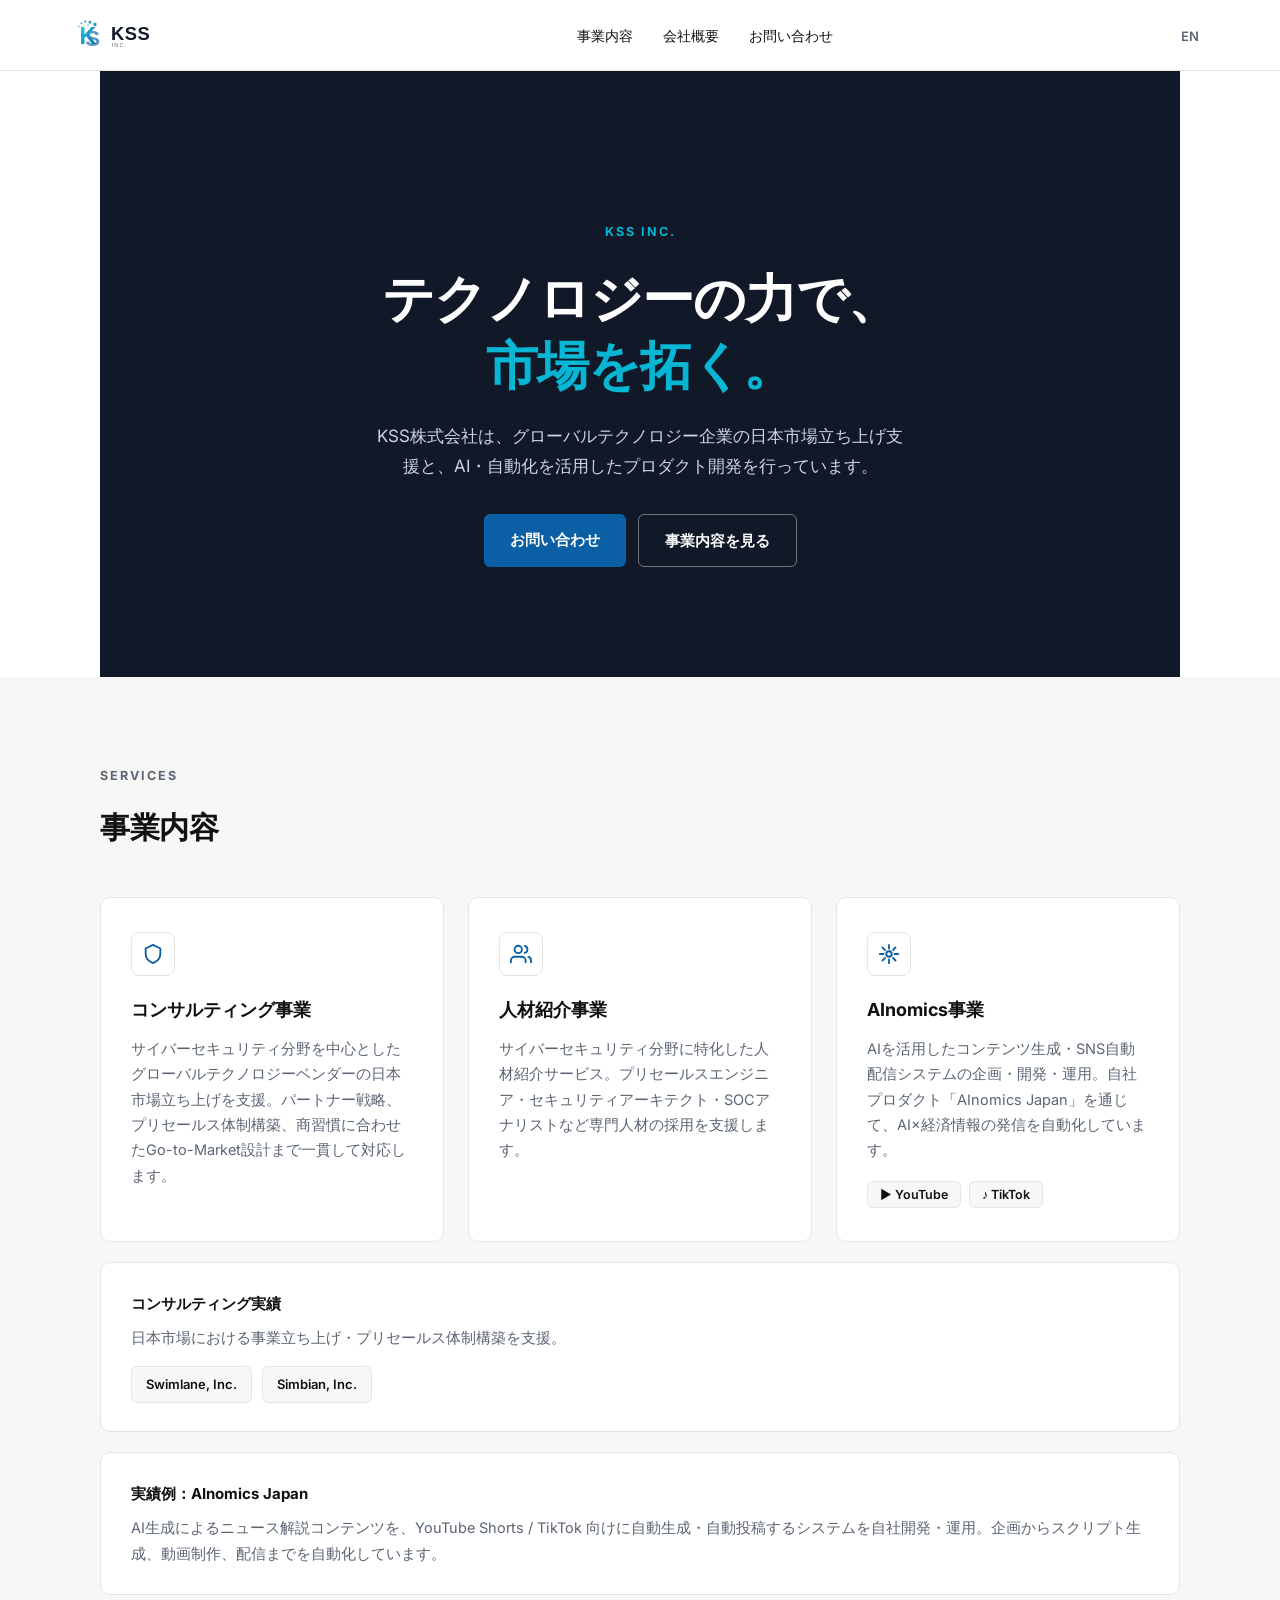
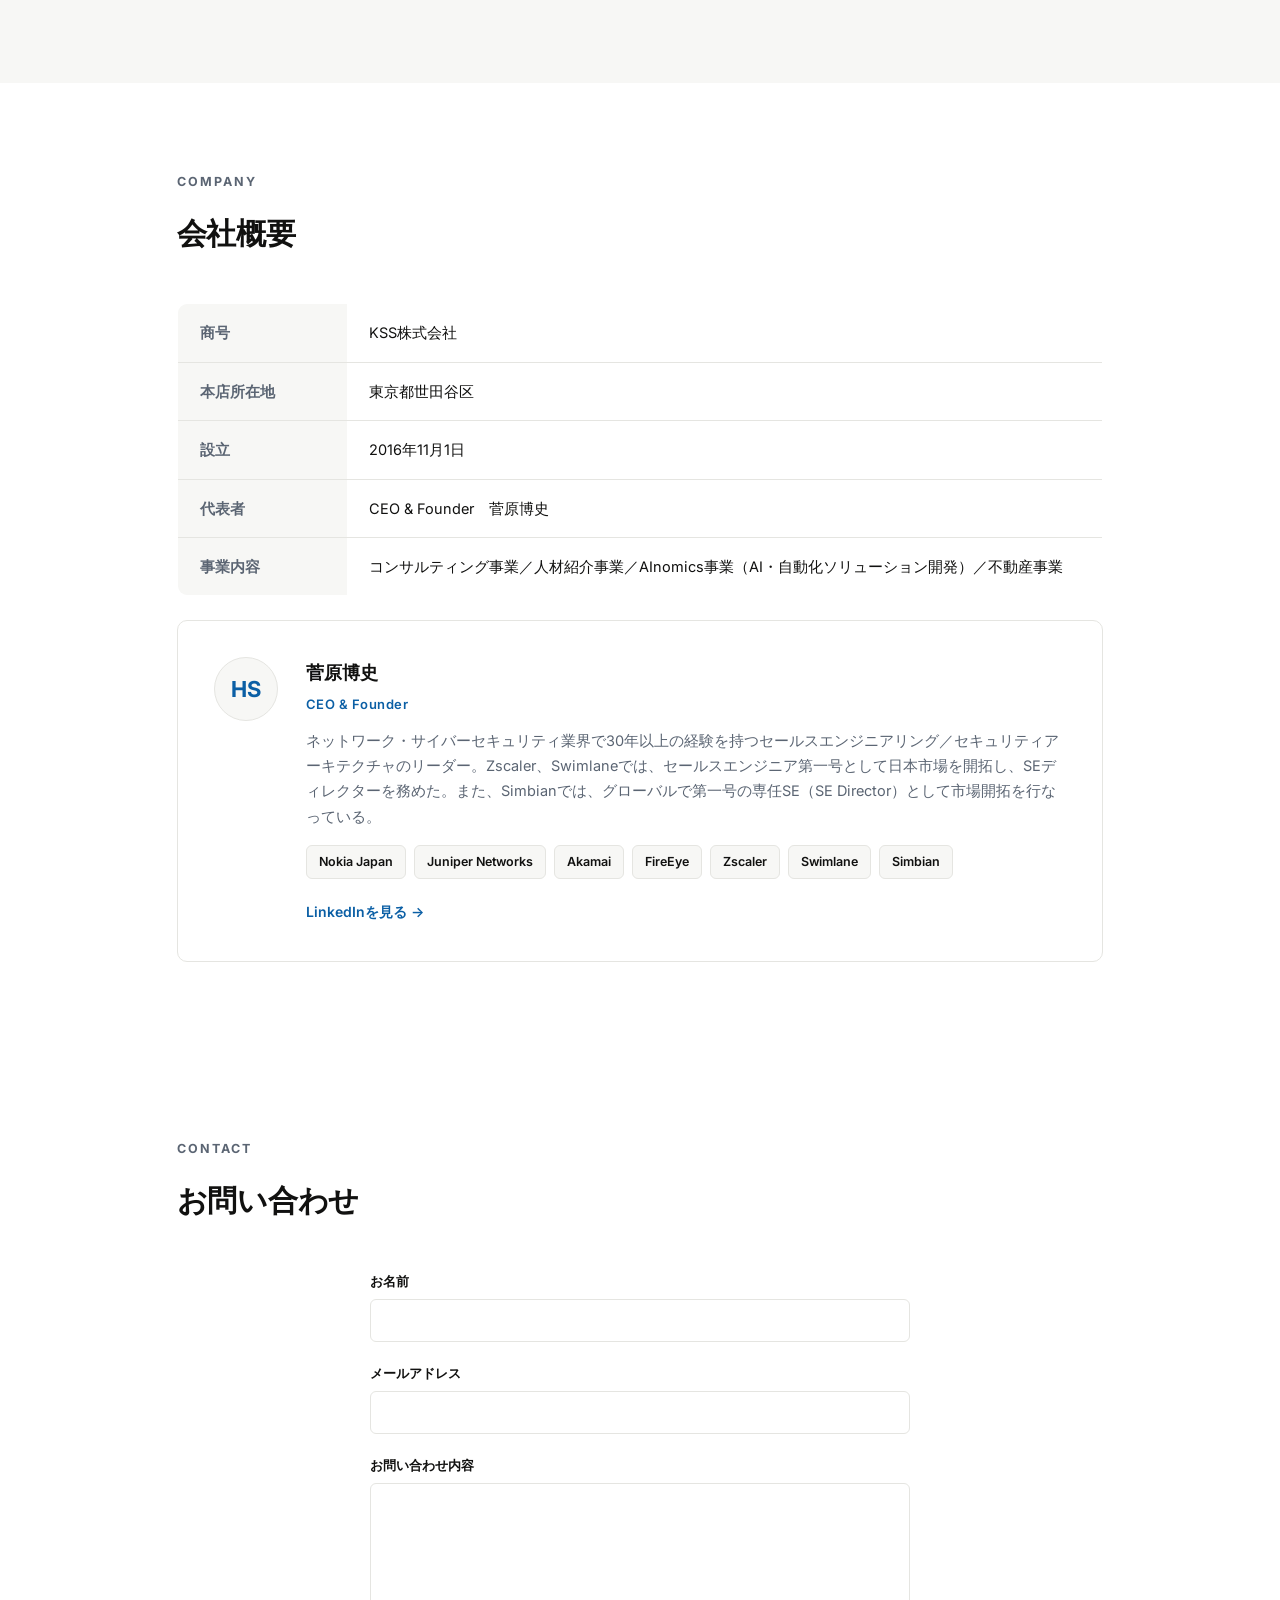
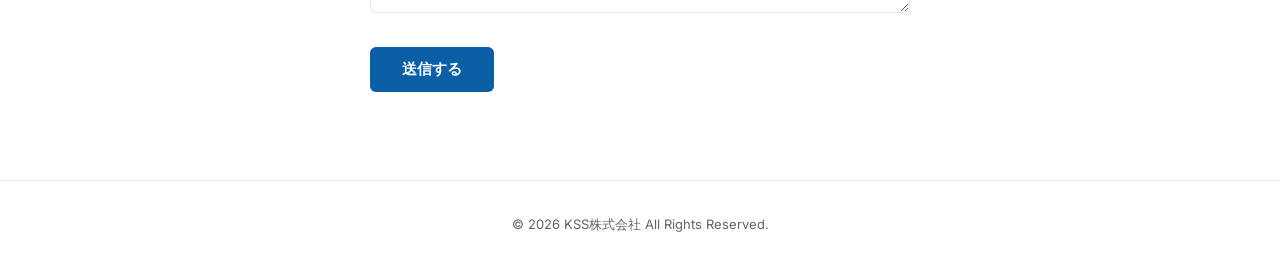
==== index.html @ 1291cce6 "Add cybersecurity staffing service (JA/EN)" ====
<!DOCTYPE html>
<html lang="ja">
<head>
<meta charset="UTF-8">
<meta name="viewport" content="width=device-width, initial-scale=1.0">
<title>KSS株式会社 | コンサルティング・AI/Webソリューション</title>
<meta name="description" content="KSS株式会社は、グローバルテクノロジー企業の日本市場立ち上げ支援とAI・SNS自動化ツール開発を行う会社です。">
<link rel="icon" href="assets/img/favicon.svg" type="image/svg+xml">
<link rel="stylesheet" href="assets/css/style.css">
</head>
<body>

<header>
  <img src="assets/img/logo.svg" alt="KSS株式会社">
  <nav>
    <ul>
      <li><a href="#services">事業内容</a></li>
      <li><a href="#company">会社概要</a></li>
      <li><a href="#contact">お問い合わせ</a></li>
    </ul>
  </nav>
  <div class="lang-switch"><a href="en/index.html">EN</a></div>
</header>

<section class="hero">
  <div class="hero-content">
    <span class="eyebrow">KSS Inc.</span>
    <h1>テクノロジーの力で、<br><span class="accent">市場を拓く。</span></h1>
    <p>KSS株式会社は、グローバルテクノロジー企業の日本市場立ち上げ支援と、AI・自動化を活用したプロダクト開発を行っています。</p>
    <div class="hero-actions">
      <a class="btn btn-primary" href="#contact">お問い合わせ</a>
      <a class="btn btn-outline" href="#services">事業内容を見る</a>
    </div>
  </div>
</section>

<section id="services">
  <span class="section-tag">Services</span>
  <h2>事業内容</h2>
  <div class="services">
    <div class="card fade-in">
      <div class="card-icon">
        <svg viewBox="0 0 24 24" fill="none" stroke-width="2" stroke-linecap="round" stroke-linejoin="round"><path d="M12 2l8 4v6c0 5-3.5 8-8 10-4.5-2-8-5-8-10V6l8-4z"/></svg>
      </div>
      <h3>コンサルティング事業</h3>
      <p>サイバーセキュリティ分野を中心としたグローバルテクノロジーベンダーの日本市場立ち上げを支援。パートナー戦略、プリセールス体制構築、商習慣に合わせたGo-to-Market設計まで一貫して対応します。</p>
    </div>
    <div class="card fade-in">
      <div class="card-icon">
        <svg viewBox="0 0 24 24" fill="none" stroke-width="2" stroke-linecap="round" stroke-linejoin="round"><path d="M17 21v-2a4 4 0 0 0-4-4H5a4 4 0 0 0-4 4v2"/><circle cx="9" cy="7" r="4"/><path d="M23 21v-2a4 4 0 0 0-3-3.87"/><path d="M16 3.13a4 4 0 0 1 0 7.75"/></svg>
      </div>
      <h3>人材紹介事業</h3>
      <p>サイバーセキュリティ分野に特化した人材紹介サービス。プリセールスエンジニア・セキュリティアーキテクト・SOCアナリストなど専門人材の採用を支援します。</p>
    </div>
    <div class="card fade-in">
      <div class="card-icon">
        <svg viewBox="0 0 24 24" fill="none" stroke-width="2" stroke-linecap="round" stroke-linejoin="round"><circle cx="12" cy="12" r="3"/><path d="M12 2v4M12 18v4M4.9 4.9l2.8 2.8M16.3 16.3l2.8 2.8M2 12h4M18 12h4M4.9 19.1l2.8-2.8M16.3 7.7l2.8-2.8"/></svg>
      </div>
      <h3>AInomics事業</h3>
      <p>AIを活用したコンテンツ生成・SNS自動配信システムの企画・開発・運用。自社プロダクト「AInomics Japan」を通じて、AI×経済情報の発信を自動化しています。</p>
      <div class="founder-chips" style="margin-top:16px;margin-bottom:0;">
        <a href="https://www.youtube.com/@ainomicsjapan" target="_blank" rel="noopener"><span>▶ YouTube</span></a>
        <a href="https://www.tiktok.com/@ainomicsjapan" target="_blank" rel="noopener"><span>♪ TikTok</span></a>
      </div>
    </div>
  </div>

  <div class="case-study fade-in">
    <h4>コンサルティング実績</h4>
    <p>日本市場における事業立ち上げ・プリセールス体制構築を支援。</p>
    <div class="client-badges">
      <span>Swimlane, Inc.</span>
      <span>Simbian, Inc.</span>
    </div>
  </div>

  <div class="case-study fade-in">
    <h4>実績例：AInomics Japan</h4>
    <p>AI生成によるニュース解説コンテンツを、YouTube Shorts / TikTok 向けに自動生成・自動投稿するシステムを自社開発・運用。企画からスクリプト生成、動画制作、配信までを自動化しています。</p>
  </div>
</section>

<section id="company">
  <span class="section-tag">Company</span>
  <h2>会社概要</h2>
  <table class="company-table">
    <tr><th>商号</th><td>KSS株式会社</td></tr>
    <tr><th>本店所在地</th><td>東京都世田谷区</td></tr>
    <tr><th>設立</th><td>2016年11月1日</td></tr>
    <tr><th>代表者</th><td>CEO &amp; Founder　菅原博史</td></tr>
    <tr><th>事業内容</th><td>コンサルティング事業／人材紹介事業／AInomics事業（AI・自動化ソリューション開発）／不動産事業</td></tr>
  </table>

  <div class="founder-card fade-in">
    <div class="founder-avatar">HS</div>
    <div class="founder-body">
      <h4>菅原博史</h4>
      <span class="founder-title">CEO &amp; Founder</span>
      <p>ネットワーク・サイバーセキュリティ業界で30年以上の経験を持つセールスエンジニアリング／セキュリティアーキテクチャのリーダー。Zscaler、Swimlaneでは、セールスエンジニア第一号として日本市場を開拓し、SEディレクターを務めた。また、Simbianでは、グローバルで第一号の専任SE（SE Director）として市場開拓を行なっている。</p>
      <div class="founder-chips">
        <span>Nokia Japan</span>
        <span>Juniper Networks</span>
        <span>Akamai</span>
        <span>FireEye</span>
        <span>Zscaler</span>
        <span>Swimlane</span>
        <span>Simbian</span>
      </div>
      <a class="linkedin-link" href="https://www.linkedin.com/in/hiroshi-sugawara" target="_blank" rel="noopener">LinkedInを見る →</a>
    </div>
  </div>
</section>

<section id="contact">
  <span class="section-tag">Contact</span>
  <h2>お問い合わせ</h2>
  <form class="contact-form" action="https://formspree.io/f/xlgyjrke" method="POST">
    <label for="name">お名前</label>
    <input type="text" id="name" name="name" required>

    <label for="email">メールアドレス</label>
    <input type="email" id="email" name="email" required>

    <label for="message">お問い合わせ内容</label>
    <textarea id="message" name="message" required></textarea>

    <button type="submit">送信する</button>
  </form>
</section>

<footer>
  &copy; 2026 KSS株式会社 All Rights Reserved.
</footer>

<script src="assets/js/main.js"></script>
</body>
</html>
---- assets/css/style.css ----
@import url('https://fonts.googleapis.com/css2?family=Inter:wght@400;500;600;700;800&display=swap');

:root {
  --ink: #111110;
  --blue: #0B5FA5;
  --cyan: #06B6D4;
  --gray-bg: #F7F7F5;
  --text: #111110;
  --muted: #5B6573;
  --border: #E5E5E1;
}

* { box-sizing: border-box; margin: 0; padding: 0; }

html { scroll-behavior: smooth; }

body {
  font-family: 'Inter', 'Noto Sans JP', 'Hiragino Sans', 'Yu Gothic', Arial, sans-serif;
  color: var(--text);
  line-height: 1.75;
  overflow-x: hidden;
  background: #fff;
}

a { color: var(--ink); text-decoration: none; }

/* Header */
header {
  position: sticky;
  top: 0;
  z-index: 100;
  display: flex;
  align-items: center;
  justify-content: space-between;
  padding: 18px 6%;
  background: #fff;
  border-bottom: 1px solid var(--border);
}

header img { height: 34px; }

nav ul { display: flex; gap: 30px; list-style: none; }

nav a {
  font-weight: 500;
  font-size: 14px;
  color: var(--text);
  position: relative;
  padding-bottom: 4px;
}

nav a:hover { color: var(--blue); }

.lang-switch a {
  font-weight: 600;
  font-size: 13px;
  color: var(--muted);
  padding: 6px 4px;
}
.lang-switch a:hover { color: var(--blue); }

/* Buttons */
.btn {
  display: inline-block;
  padding: 13px 26px;
  border-radius: 6px;
  font-size: 14.5px;
  font-weight: 600;
  transition: all 0.2s ease;
}
.btn-primary { background: var(--blue); color: #fff; }
.btn-primary:hover { background: var(--ink); }
.btn-outline { background: #fff; color: var(--ink); border: 1px solid var(--border); }
.btn-outline:hover { border-color: var(--ink); }

.hero-actions { display: flex; gap: 12px; margin-top: 32px; justify-content: center; }

/* Hero */
.hero {
  background: #111827;
  padding: 150px 6% 110px;
  text-align: center;
}

.hero-content { max-width: 680px; margin: 0 auto; }

.eyebrow {
  display: block;
  font-size: 12.5px;
  font-weight: 700;
  letter-spacing: 2px;
  color: var(--cyan);
  text-transform: uppercase;
  margin-bottom: 22px;
}

.hero h1 {
  font-size: 52px;
  font-weight: 700;
  line-height: 1.3;
  letter-spacing: -0.5px;
  margin-bottom: 22px;
  color: #fff;
}

.hero h1 .accent { color: var(--cyan); }

.hero p {
  font-size: 17px;
  color: #C9D6E5;
  max-width: 540px;
  margin: 0 auto;
}

.hero .btn-outline { background: transparent; color: #fff; border: 1px solid rgba(255,255,255,0.4); }
.hero .btn-outline:hover { border-color: #fff; }

/* Sections */
section { padding: 88px 6%; max-width: 1080px; margin: 0 auto; }

#services { background: var(--gray-bg); max-width: none; padding: 88px 6%; }
#services > * { max-width: 1080px; margin-left: auto; margin-right: auto; }
#services .services, #services .case-study { max-width: 1080px; margin-left: auto; margin-right: auto; }

.section-tag {
  display: block;
  font-size: 12.5px;
  font-weight: 700;
  letter-spacing: 2px;
  color: var(--muted);
  text-transform: uppercase;
  margin-bottom: 14px;
}

section h2 {
  font-size: 30px;
  font-weight: 700;
  margin-bottom: 44px;
  letter-spacing: -0.3px;
  color: var(--ink);
}

/* Service cards */
.services {
  display: grid;
  grid-template-columns: repeat(auto-fit, minmax(280px, 1fr));
  gap: 24px;
}

.card {
  background: #fff;
  border-radius: 10px;
  padding: 34px 30px;
  border: 1px solid var(--border);
  transition: border-color 0.2s ease, transform 0.2s ease;
}

.card:hover { border-color: var(--blue); transform: translateY(-2px); }

.card-icon {
  width: 44px;
  height: 44px;
  border-radius: 8px;
  border: 1px solid var(--border);
  display: flex;
  align-items: center;
  justify-content: center;
  margin-bottom: 18px;
}

.card-icon svg { width: 22px; height: 22px; stroke: var(--blue); }

.card h3 { color: var(--ink); margin-bottom: 10px; font-size: 18px; font-weight: 700; }
.card p { color: var(--muted); font-size: 14.5px; }

/* Case studies */
.case-study {
  margin-top: 20px;
  background: #fff;
  border-radius: 10px;
  padding: 28px 30px;
  border: 1px solid var(--border);
}

.case-study h4 { color: var(--ink); margin-bottom: 8px; font-size: 15px; font-weight: 700; }
.case-study p { color: var(--muted); font-size: 14.5px; }

.client-badges {
  display: flex;
  gap: 10px;
  margin-top: 16px;
  flex-wrap: wrap;
}

.client-badges span {
  background: var(--gray-bg);
  border: 1px solid var(--border);
  border-radius: 6px;
  padding: 6px 14px;
  font-weight: 600;
  font-size: 13px;
  color: var(--ink);
}

/* Founder card */
.founder-card {
  margin-top: 24px;
  background: #fff;
  border: 1px solid var(--border);
  border-radius: 10px;
  padding: 36px;
  display: flex;
  gap: 28px;
  align-items: flex-start;
}

.founder-avatar {
  flex-shrink: 0;
  width: 64px;
  height: 64px;
  border-radius: 50%;
  background: var(--gray-bg);
  color: var(--blue);
  display: flex;
  align-items: center;
  justify-content: center;
  font-size: 22px;
  font-weight: 700;
  border: 1px solid var(--border);
}

.founder-body h4 { color: var(--ink); margin-bottom: 4px; font-size: 18px; font-weight: 700; }
.founder-title { color: var(--blue); font-size: 13px; font-weight: 600; letter-spacing: 0.5px; margin-bottom: 12px; display: block; }
.founder-body p { color: var(--muted); font-size: 14.5px; margin-bottom: 16px; }

.founder-chips { display: flex; gap: 8px; flex-wrap: wrap; margin-bottom: 18px; }
.founder-chips span {
  background: var(--gray-bg);
  border: 1px solid var(--border);
  border-radius: 6px;
  padding: 5px 12px;
  font-size: 12.5px;
  font-weight: 600;
  color: var(--ink);
}

.linkedin-link {
  display: inline-flex;
  align-items: center;
  gap: 6px;
  font-weight: 600;
  font-size: 14px;
  color: var(--blue);
}
.linkedin-link:hover { text-decoration: underline; }

@media (max-width: 600px) {
  .founder-card { flex-direction: column; align-items: center; text-align: center; }
}

/* Company table */
.company-table {
  width: 100%;
  border-collapse: collapse;
  background: #fff;
  border: 1px solid var(--border);
  border-radius: 10px;
  overflow: hidden;
}

.company-table tr { border-bottom: 1px solid var(--border); }
.company-table tr:last-child { border-bottom: none; }
.company-table th, .company-table td { text-align: left; padding: 16px 22px; font-size: 14.5px; }
.company-table th { width: 170px; color: var(--muted); font-weight: 600; background: var(--gray-bg); }

/* Contact form */
.contact-form { max-width: 540px; margin: 0 auto; }
.contact-form label { display: block; font-size: 13px; font-weight: 600; margin-bottom: 6px; margin-top: 20px; color: var(--ink); }
.contact-form input, .contact-form textarea {
  width: 100%;
  padding: 12px 14px;
  border: 1px solid var(--border);
  border-radius: 6px;
  font-size: 14.5px;
  font-family: inherit;
  transition: border-color 0.2s ease;
}
.contact-form input:focus, .contact-form textarea:focus {
  outline: none;
  border-color: var(--blue);
}
.contact-form textarea { min-height: 130px; resize: vertical; }
.contact-form button {
  margin-top: 26px;
  background: var(--blue);
  color: #fff;
  border: none;
  padding: 13px 32px;
  border-radius: 6px;
  font-size: 14.5px;
  font-weight: 600;
  cursor: pointer;
  transition: background 0.2s ease;
}
.contact-form button:hover { background: var(--ink); }

footer {
  text-align: center;
  padding: 32px 6%;
  color: var(--muted);
  font-size: 13px;
  border-top: 1px solid var(--border);
}

/* Scroll fade-in */
.fade-in {
  opacity: 0;
  transform: translateY(16px);
  transition: opacity 0.5s ease, transform 0.5s ease;
}
.fade-in.visible {
  opacity: 1;
  transform: translateY(0);
}

@media (max-width: 720px) {
  nav ul { display: none; }
  .hero h1 { font-size: 34px; }
  .hero-actions { flex-direction: column; }
  .btn { text-align: center; }
}
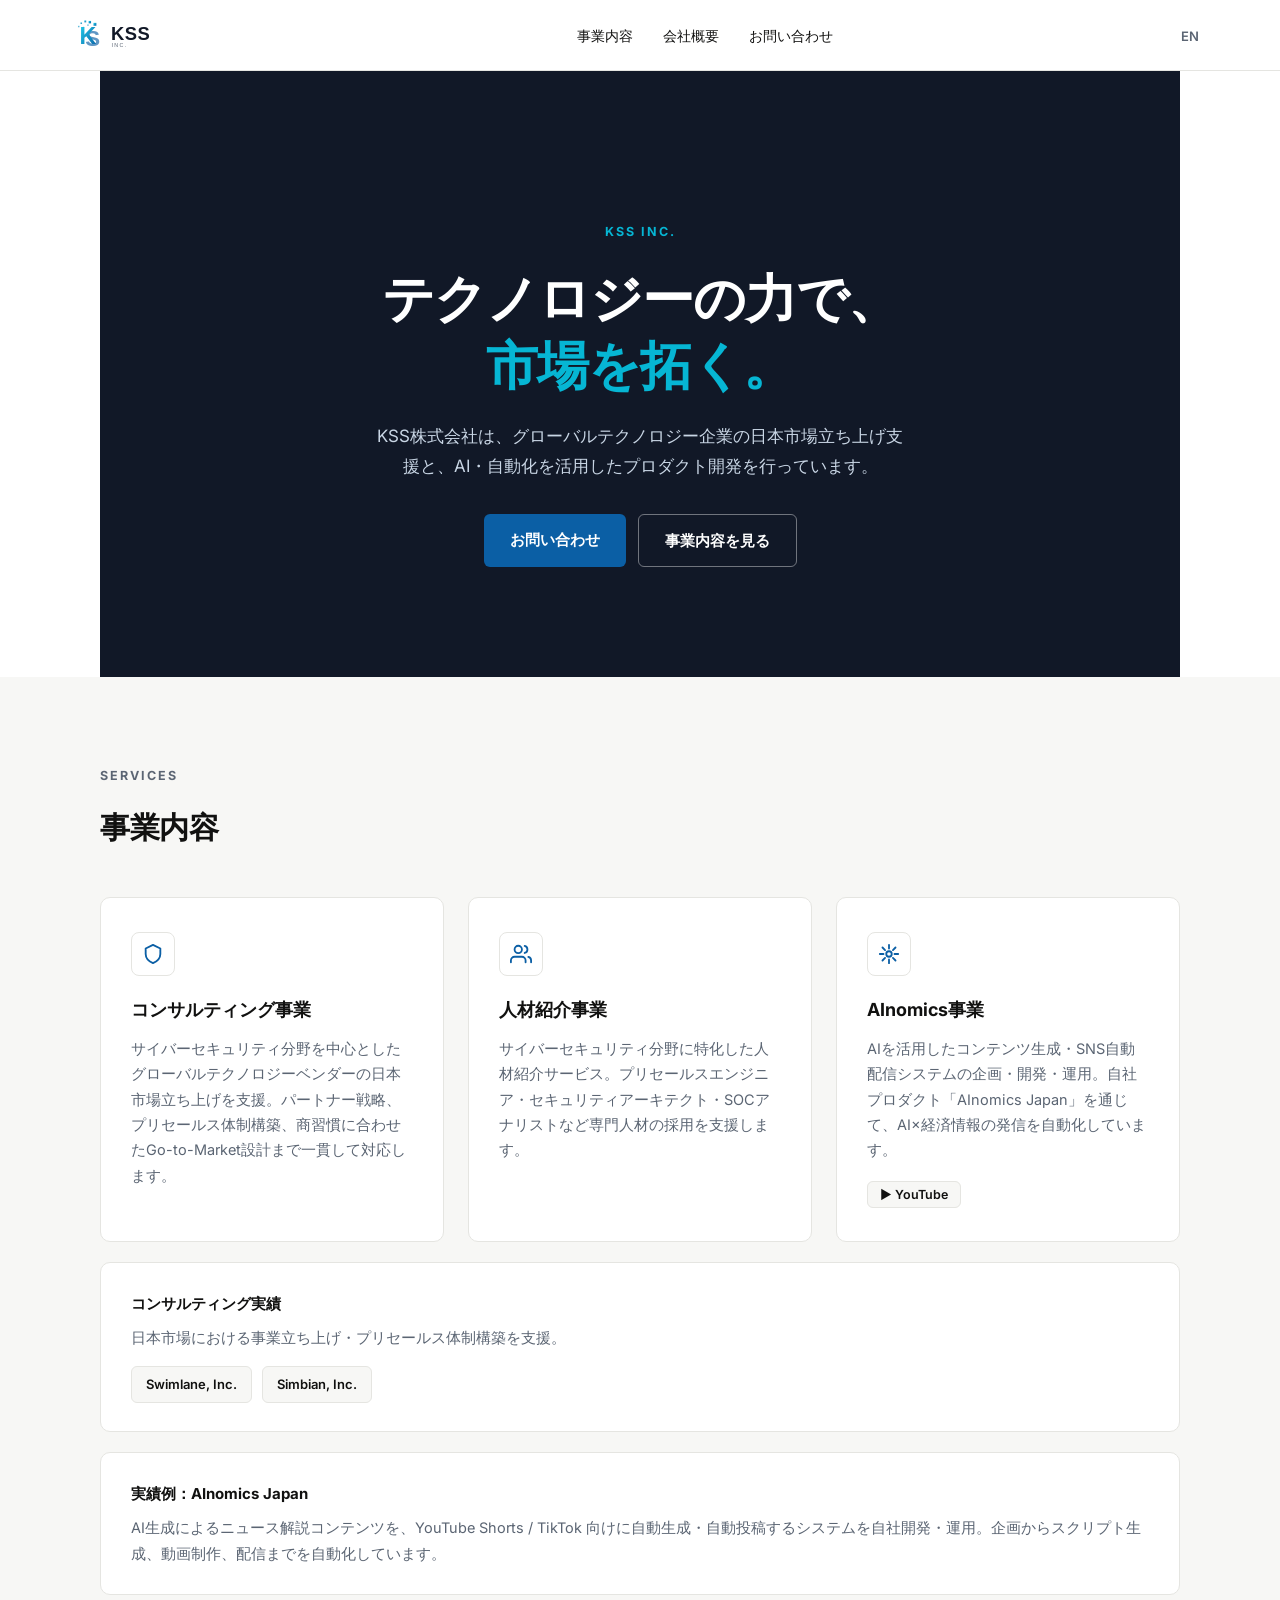
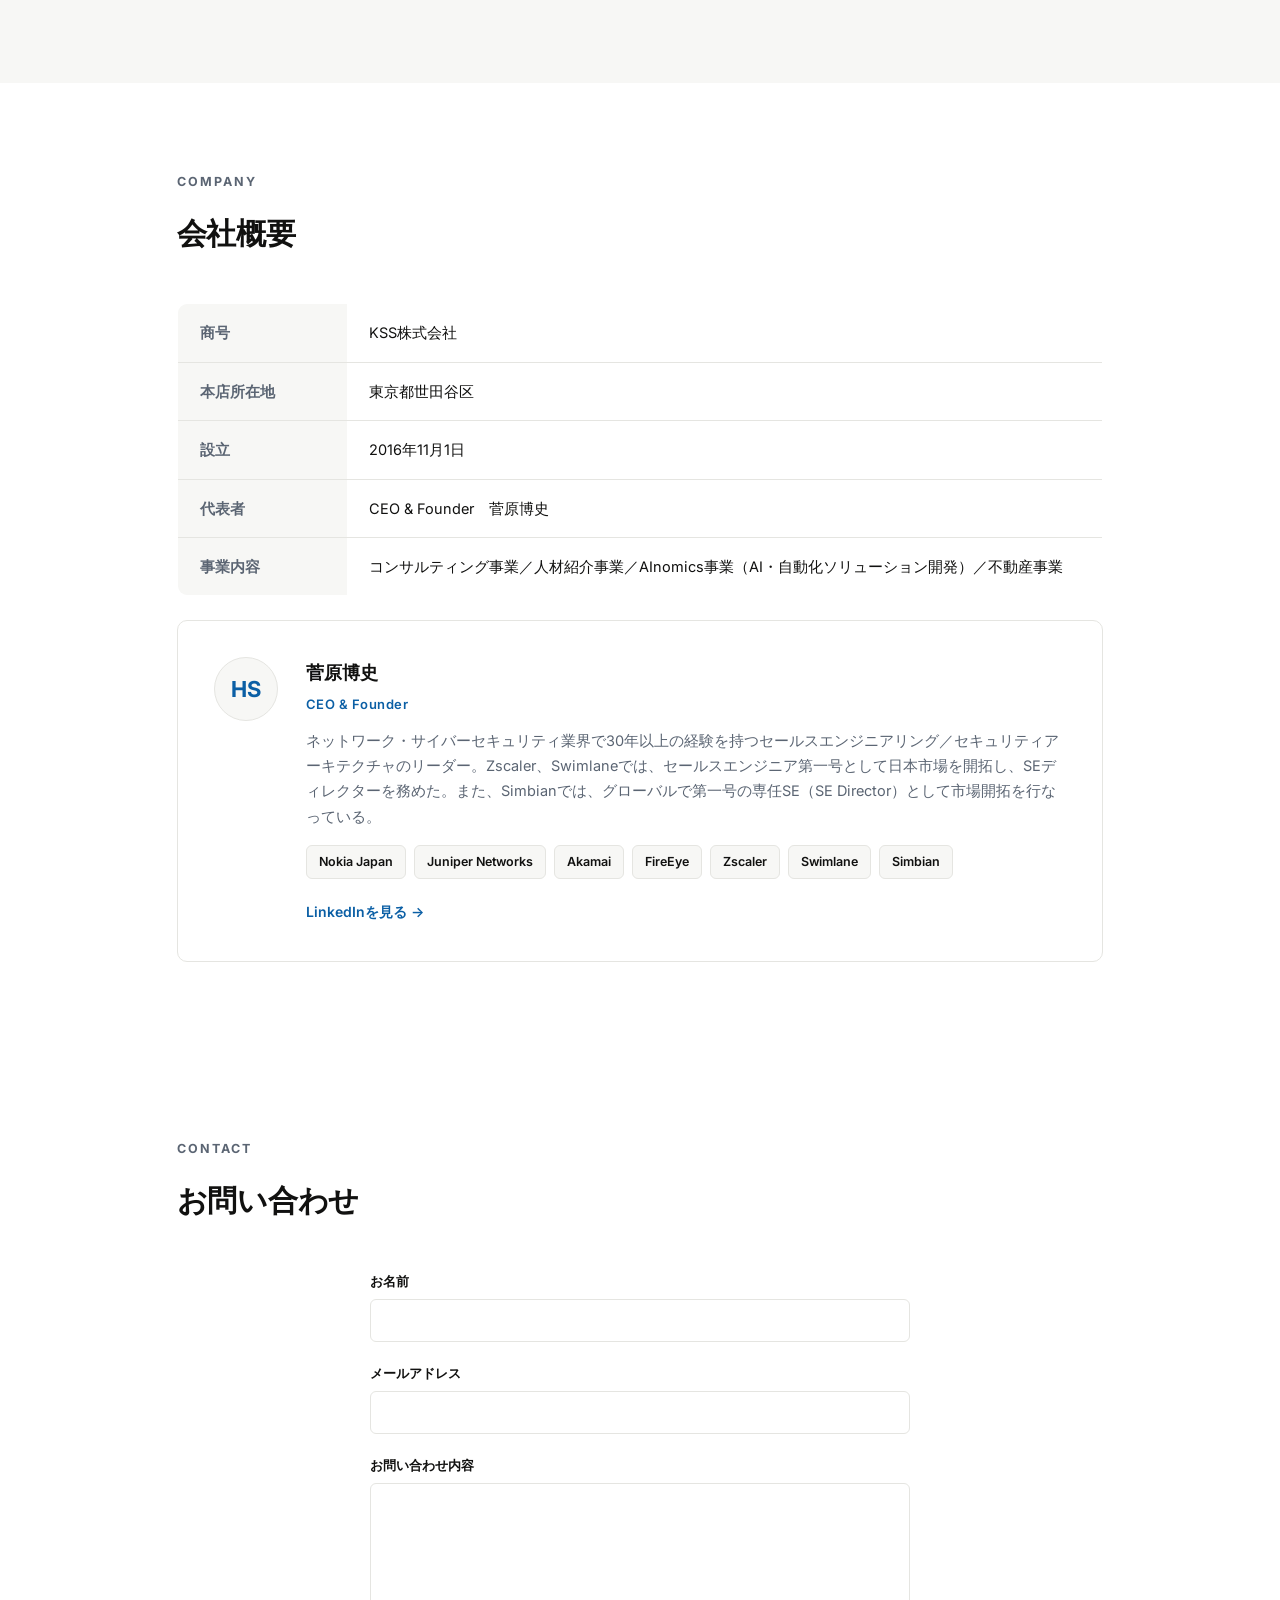
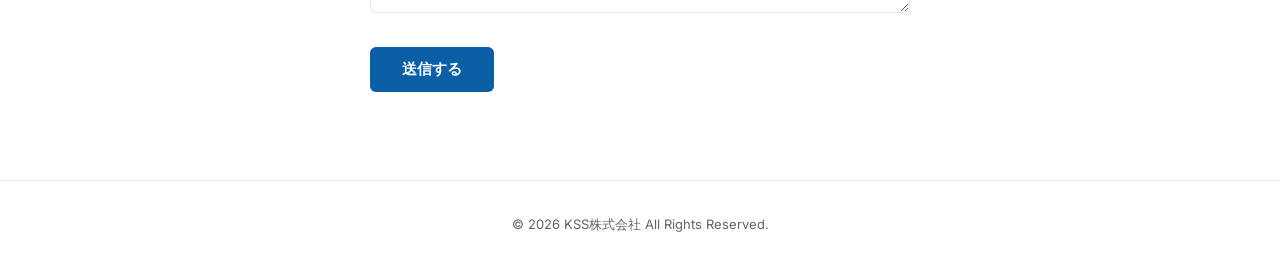
==== commit f56241b7: "Remove TikTok from AInomics section" ====
--- a/index.html
+++ b/index.html
@@ -60,7 +60,6 @@
       <p>AIを活用したコンテンツ生成・SNS自動配信システムの企画・開発・運用。自社プロダクト「AInomics Japan」を通じて、AI×経済情報の発信を自動化しています。</p>
       <div class="founder-chips" style="margin-top:16px;margin-bottom:0;">
         <a href="https://www.youtube.com/@ainomicsjapan" target="_blank" rel="noopener"><span>▶ YouTube</span></a>
-        <a href="https://www.tiktok.com/@ainomicsjapan" target="_blank" rel="noopener"><span>♪ TikTok</span></a>
       </div>
     </div>
   </div>
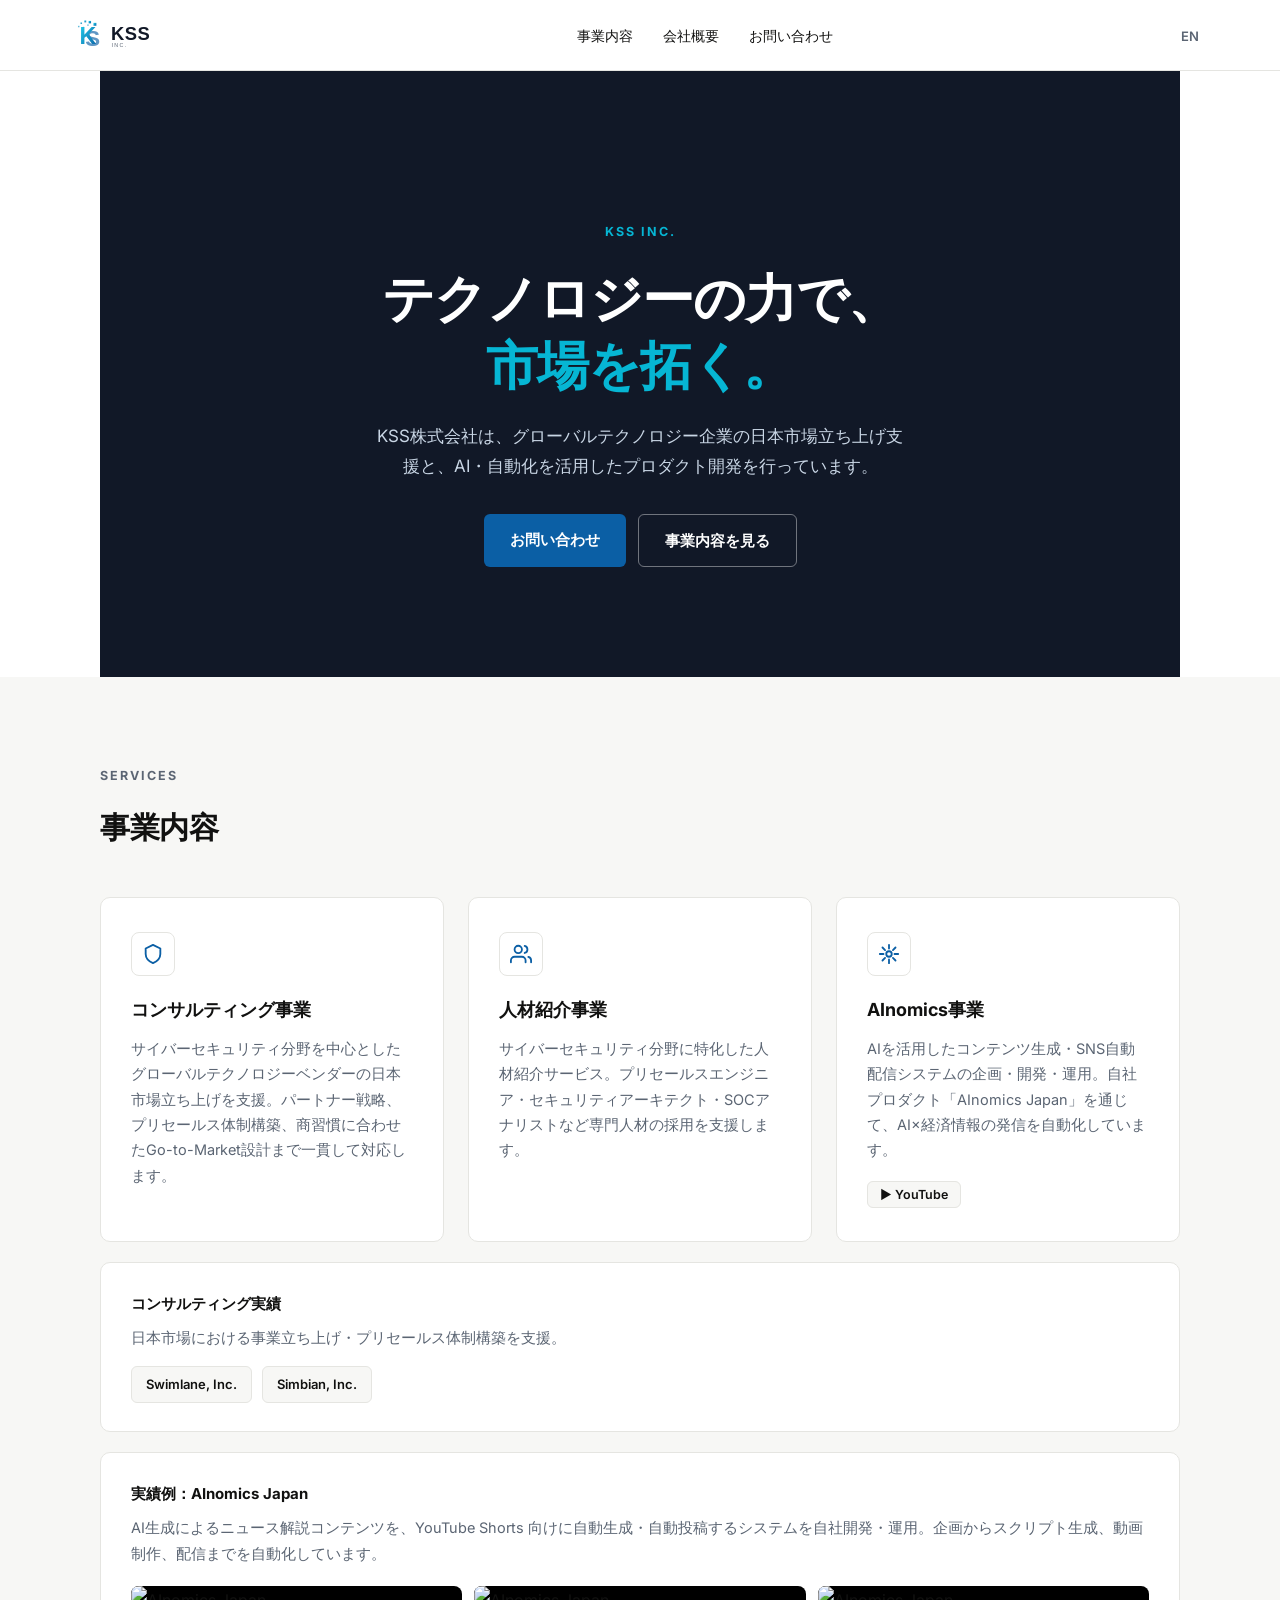
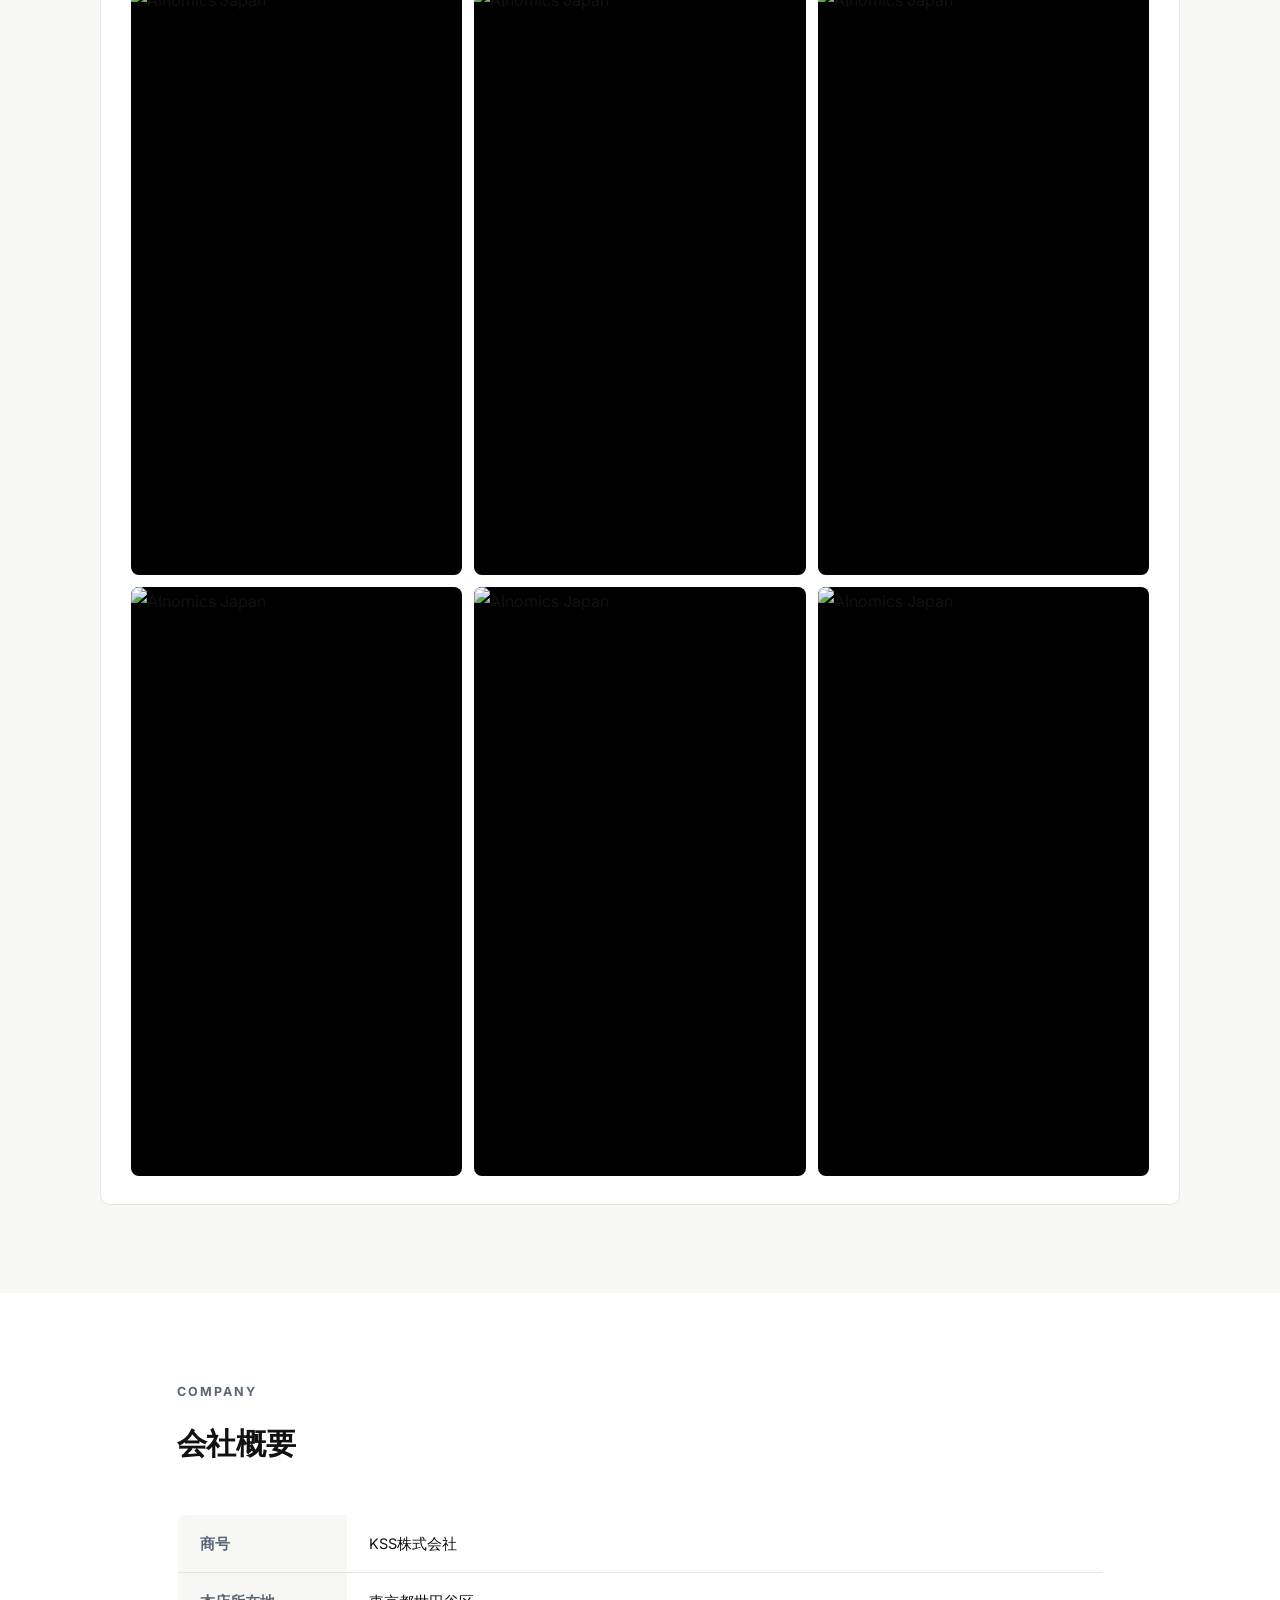
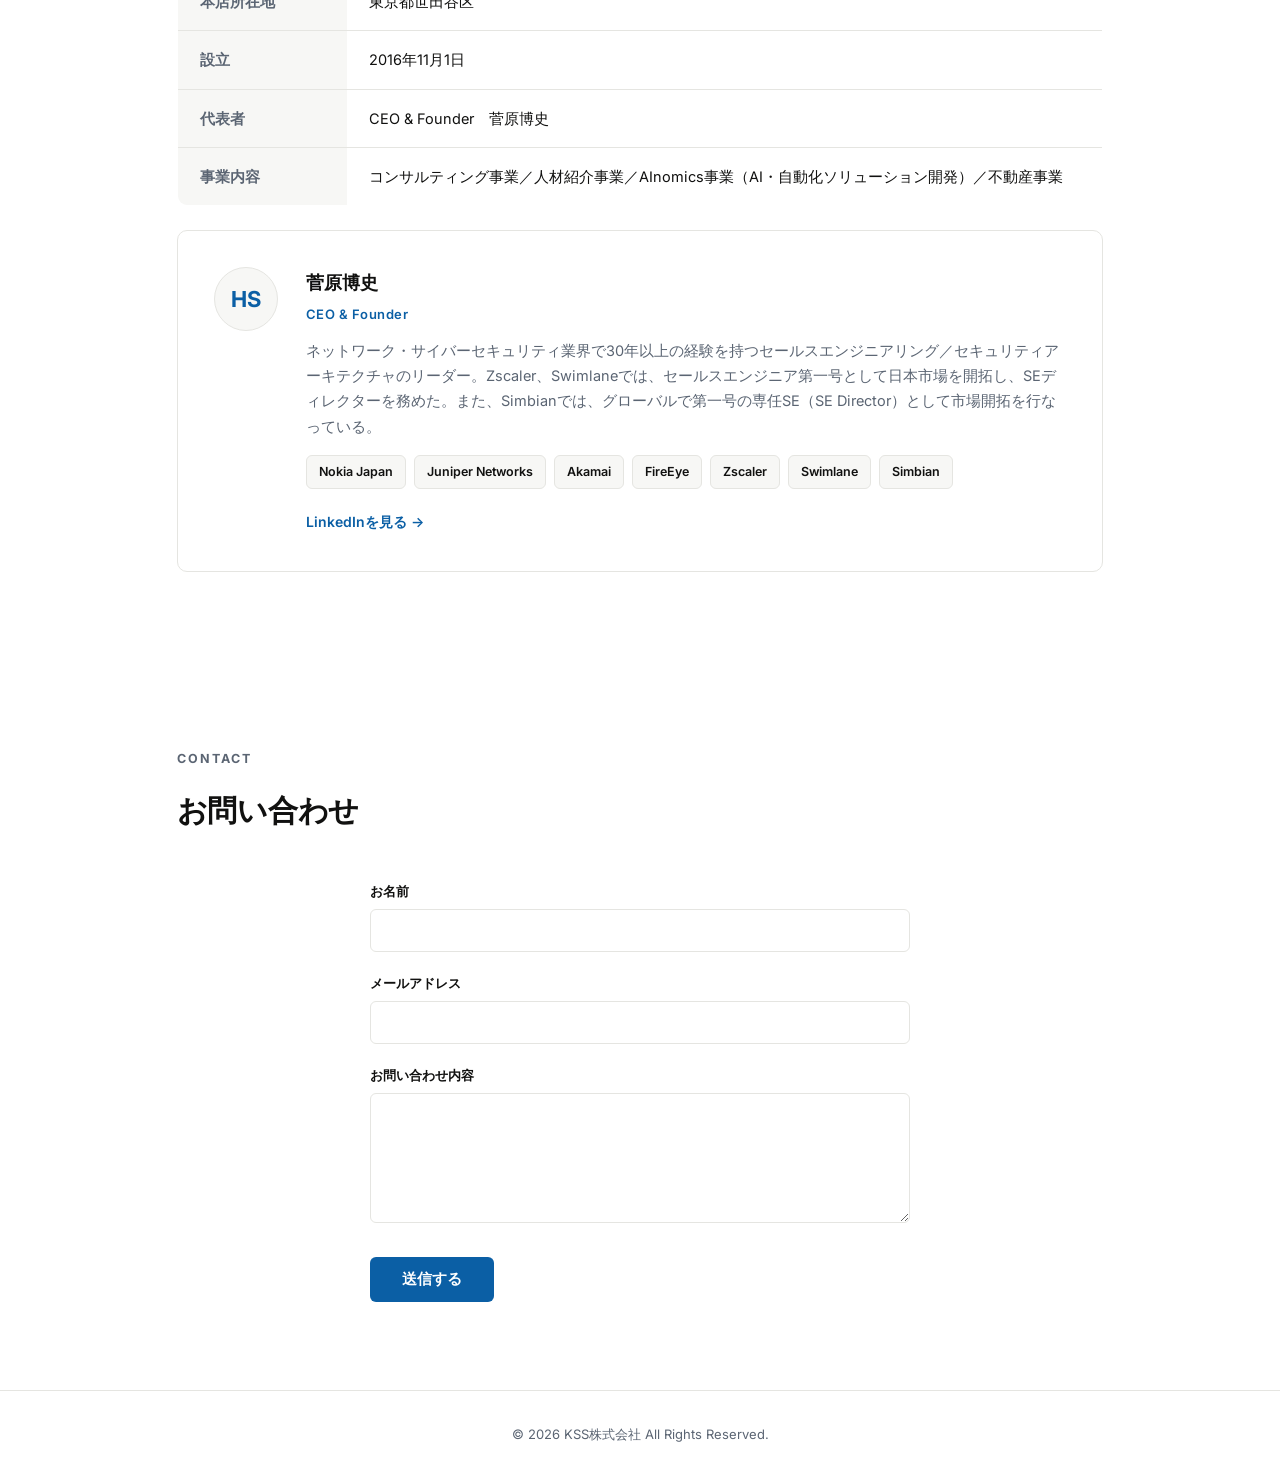
==== commit 1d98b590: "Replace TikTok with YouTube Shorts; add 6-video thumbnail grid to AInomics section" ====
--- a/index.html
+++ b/index.html
@@ -75,7 +75,33 @@
 
   <div class="case-study fade-in">
     <h4>実績例：AInomics Japan</h4>
-    <p>AI生成によるニュース解説コンテンツを、YouTube Shorts / TikTok 向けに自動生成・自動投稿するシステムを自社開発・運用。企画からスクリプト生成、動画制作、配信までを自動化しています。</p>
+    <p>AI生成によるニュース解説コンテンツを、YouTube Shorts 向けに自動生成・自動投稿するシステムを自社開発・運用。企画からスクリプト生成、動画制作、配信までを自動化しています。</p>
+    <div class="yt-grid">
+      <a href="https://www.youtube.com/shorts/vjFo9Z_-2EU" target="_blank" rel="noopener" class="yt-thumb">
+        <img src="https://i.ytimg.com/vi/vjFo9Z_-2EU/hqdefault.jpg" alt="AInomics Japan">
+        <div class="yt-play">▶</div>
+      </a>
+      <a href="https://www.youtube.com/shorts/1R9UhiXGObY" target="_blank" rel="noopener" class="yt-thumb">
+        <img src="https://i.ytimg.com/vi/1R9UhiXGObY/hqdefault.jpg" alt="AInomics Japan">
+        <div class="yt-play">▶</div>
+      </a>
+      <a href="https://www.youtube.com/shorts/b6C5P2IC404" target="_blank" rel="noopener" class="yt-thumb">
+        <img src="https://i.ytimg.com/vi/b6C5P2IC404/hqdefault.jpg" alt="AInomics Japan">
+        <div class="yt-play">▶</div>
+      </a>
+      <a href="https://www.youtube.com/shorts/yHp5CB8b4RY" target="_blank" rel="noopener" class="yt-thumb">
+        <img src="https://i.ytimg.com/vi/yHp5CB8b4RY/hqdefault.jpg" alt="AInomics Japan">
+        <div class="yt-play">▶</div>
+      </a>
+      <a href="https://www.youtube.com/shorts/4WbaLvIeA5A" target="_blank" rel="noopener" class="yt-thumb">
+        <img src="https://i.ytimg.com/vi/4WbaLvIeA5A/hqdefault.jpg" alt="AInomics Japan">
+        <div class="yt-play">▶</div>
+      </a>
+      <a href="https://www.youtube.com/shorts/na2ljrsx4ww" target="_blank" rel="noopener" class="yt-thumb">
+        <img src="https://i.ytimg.com/vi/na2ljrsx4ww/hqdefault.jpg" alt="AInomics Japan">
+        <div class="yt-play">▶</div>
+      </a>
+    </div>
   </div>
 </section>
 
--- a/assets/css/style.css
+++ b/assets/css/style.css
@@ -304,6 +304,51 @@
 }
 .contact-form button:hover { background: var(--ink); }
 
+/* YouTube thumbnail grid */
+.yt-grid {
+  display: grid;
+  grid-template-columns: repeat(3, 1fr);
+  gap: 12px;
+  margin-top: 20px;
+}
+
+.yt-thumb {
+  position: relative;
+  display: block;
+  border-radius: 8px;
+  overflow: hidden;
+  aspect-ratio: 9/16;
+  background: #000;
+}
+
+.yt-thumb img {
+  width: 100%;
+  height: 100%;
+  object-fit: cover;
+  transition: opacity 0.2s ease;
+}
+
+.yt-thumb:hover img { opacity: 0.8; }
+
+.yt-play {
+  position: absolute;
+  inset: 0;
+  display: flex;
+  align-items: center;
+  justify-content: center;
+  color: #fff;
+  font-size: 22px;
+  opacity: 0;
+  transition: opacity 0.2s ease;
+  background: rgba(0,0,0,0.35);
+}
+
+.yt-thumb:hover .yt-play { opacity: 1; }
+
+@media (max-width: 600px) {
+  .yt-grid { grid-template-columns: repeat(3, 1fr); gap: 6px; }
+}
+
 footer {
   text-align: center;
   padding: 32px 6%;
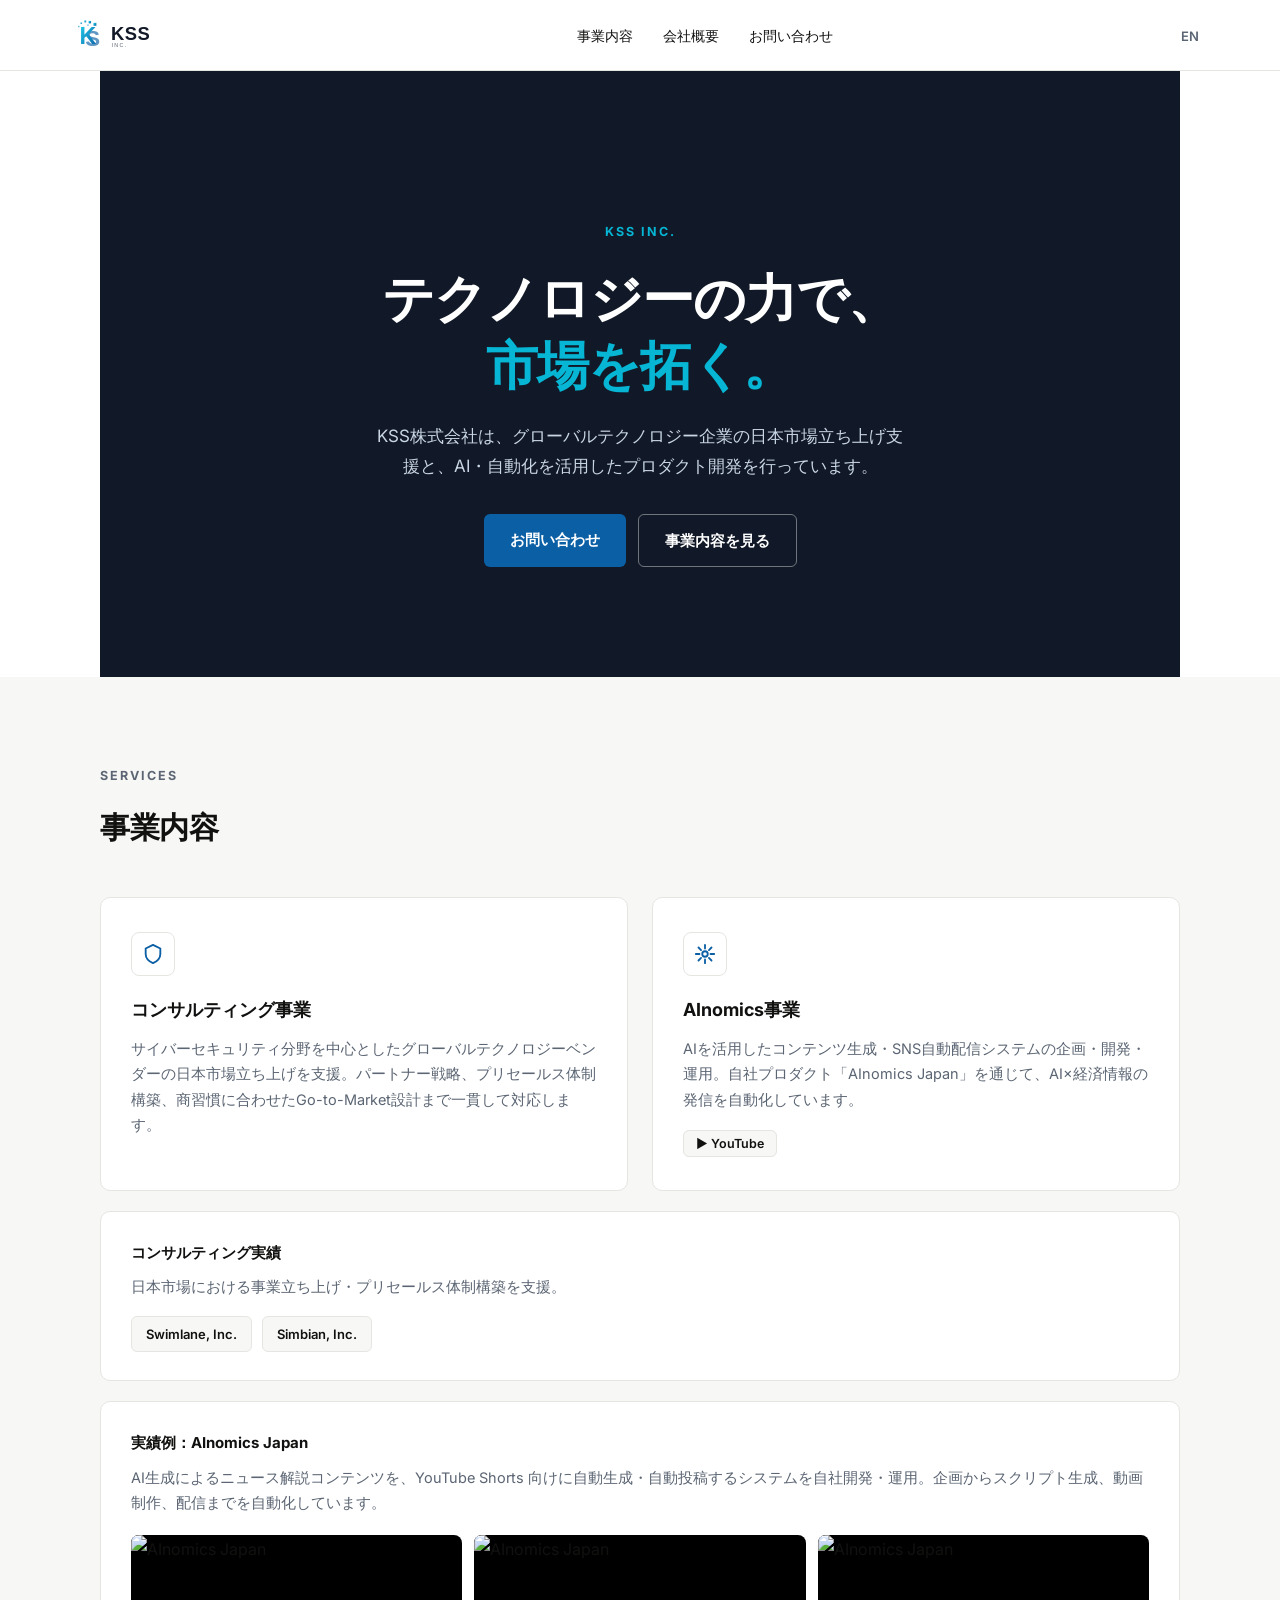
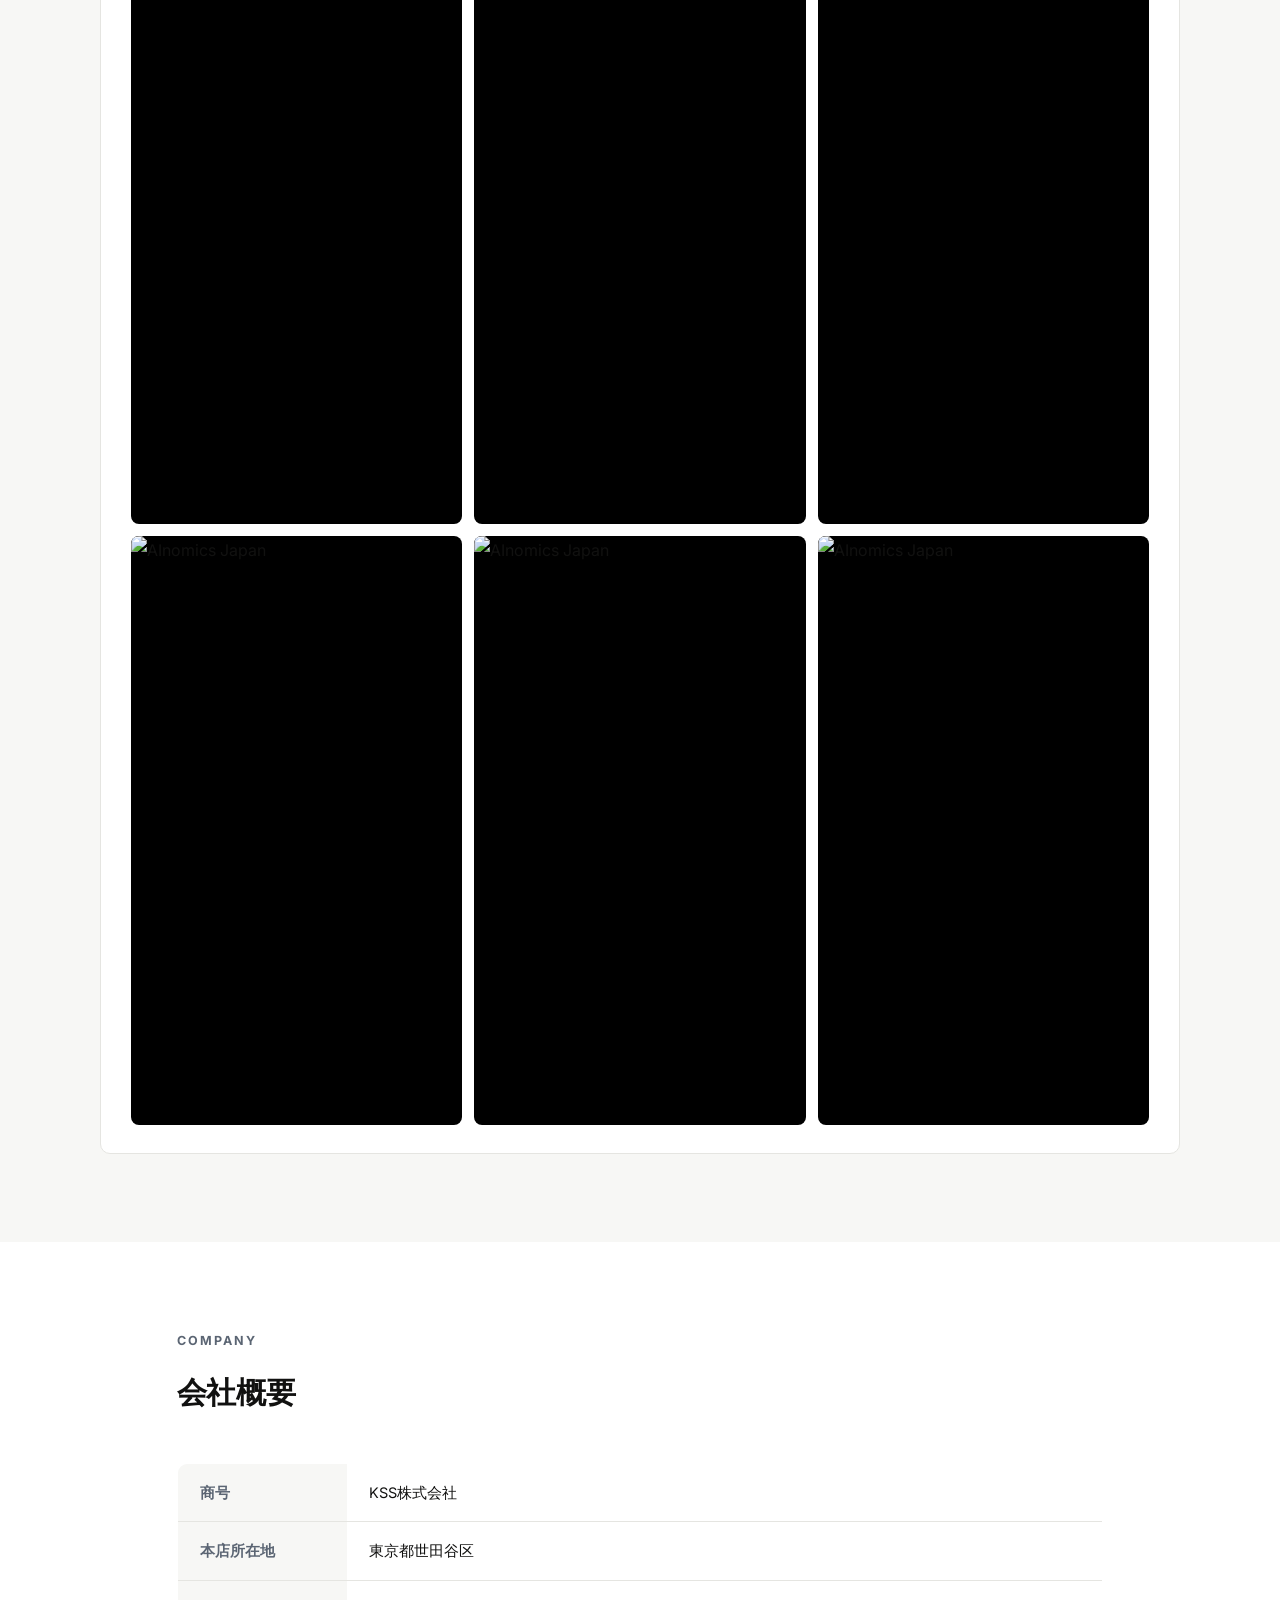
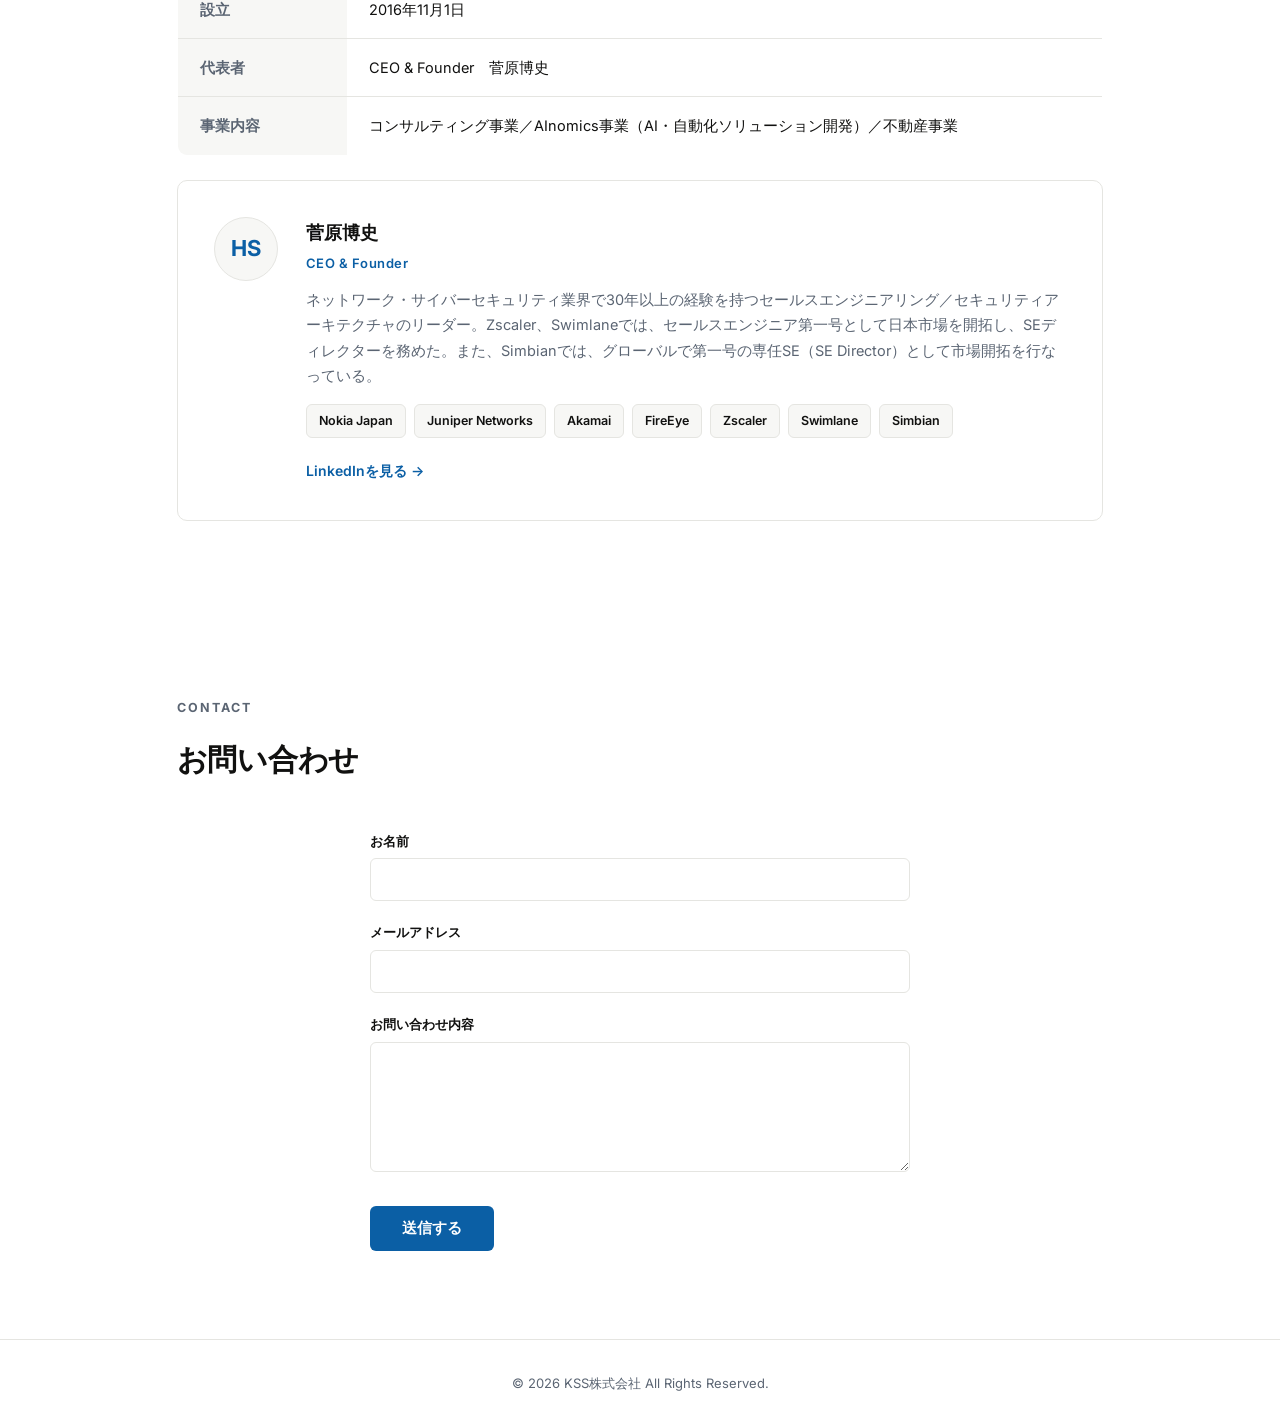
==== commit 8d347e92: "Remove staffing service from website (JA/EN)" ====
--- a/index.html
+++ b/index.html
@@ -44,13 +44,6 @@
       </div>
       <h3>コンサルティング事業</h3>
       <p>サイバーセキュリティ分野を中心としたグローバルテクノロジーベンダーの日本市場立ち上げを支援。パートナー戦略、プリセールス体制構築、商習慣に合わせたGo-to-Market設計まで一貫して対応します。</p>
-    </div>
-    <div class="card fade-in">
-      <div class="card-icon">
-        <svg viewBox="0 0 24 24" fill="none" stroke-width="2" stroke-linecap="round" stroke-linejoin="round"><path d="M17 21v-2a4 4 0 0 0-4-4H5a4 4 0 0 0-4 4v2"/><circle cx="9" cy="7" r="4"/><path d="M23 21v-2a4 4 0 0 0-3-3.87"/><path d="M16 3.13a4 4 0 0 1 0 7.75"/></svg>
-      </div>
-      <h3>人材紹介事業</h3>
-      <p>サイバーセキュリティ分野に特化した人材紹介サービス。プリセールスエンジニア・セキュリティアーキテクト・SOCアナリストなど専門人材の採用を支援します。</p>
     </div>
     <div class="card fade-in">
       <div class="card-icon">
@@ -113,7 +106,7 @@
     <tr><th>本店所在地</th><td>東京都世田谷区</td></tr>
     <tr><th>設立</th><td>2016年11月1日</td></tr>
     <tr><th>代表者</th><td>CEO &amp; Founder　菅原博史</td></tr>
-    <tr><th>事業内容</th><td>コンサルティング事業／人材紹介事業／AInomics事業（AI・自動化ソリューション開発）／不動産事業</td></tr>
+    <tr><th>事業内容</th><td>コンサルティング事業／AInomics事業（AI・自動化ソリューション開発）／不動産事業</td></tr>
   </table>
 
   <div class="founder-card fade-in">
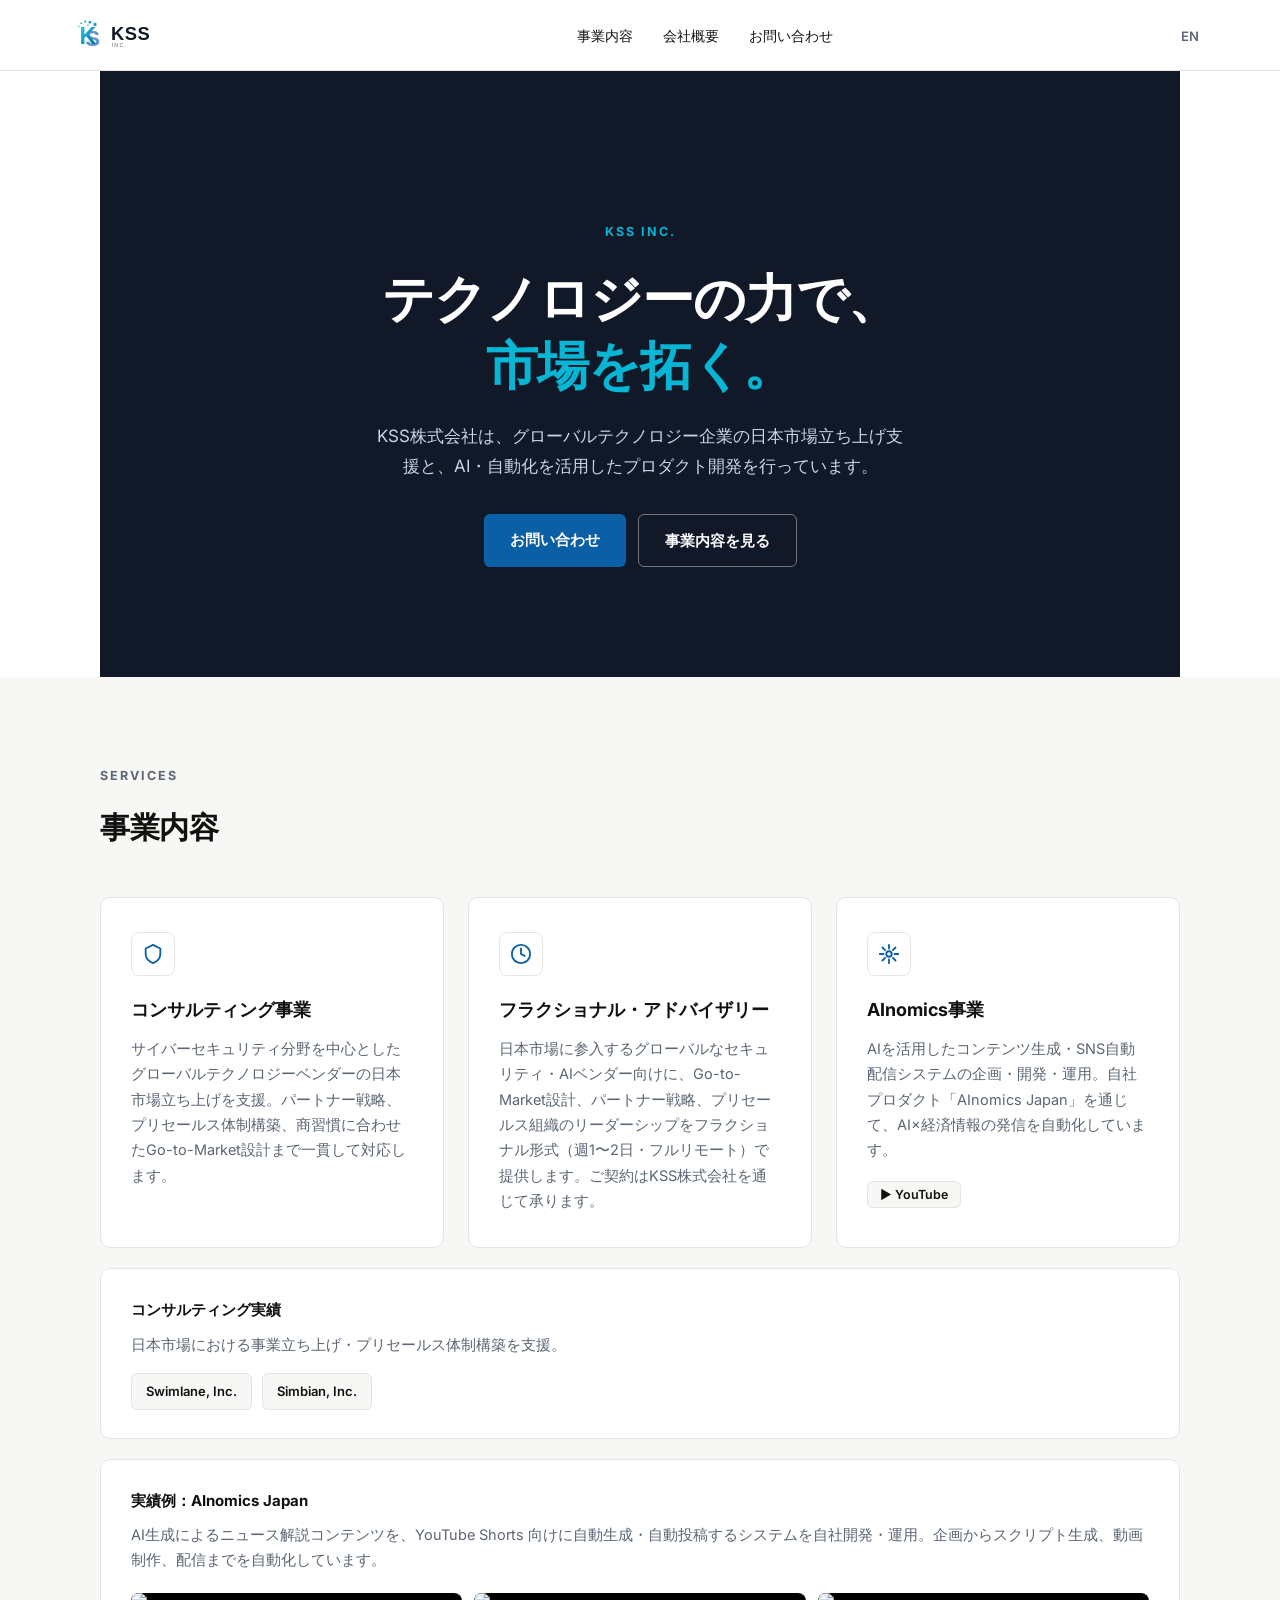
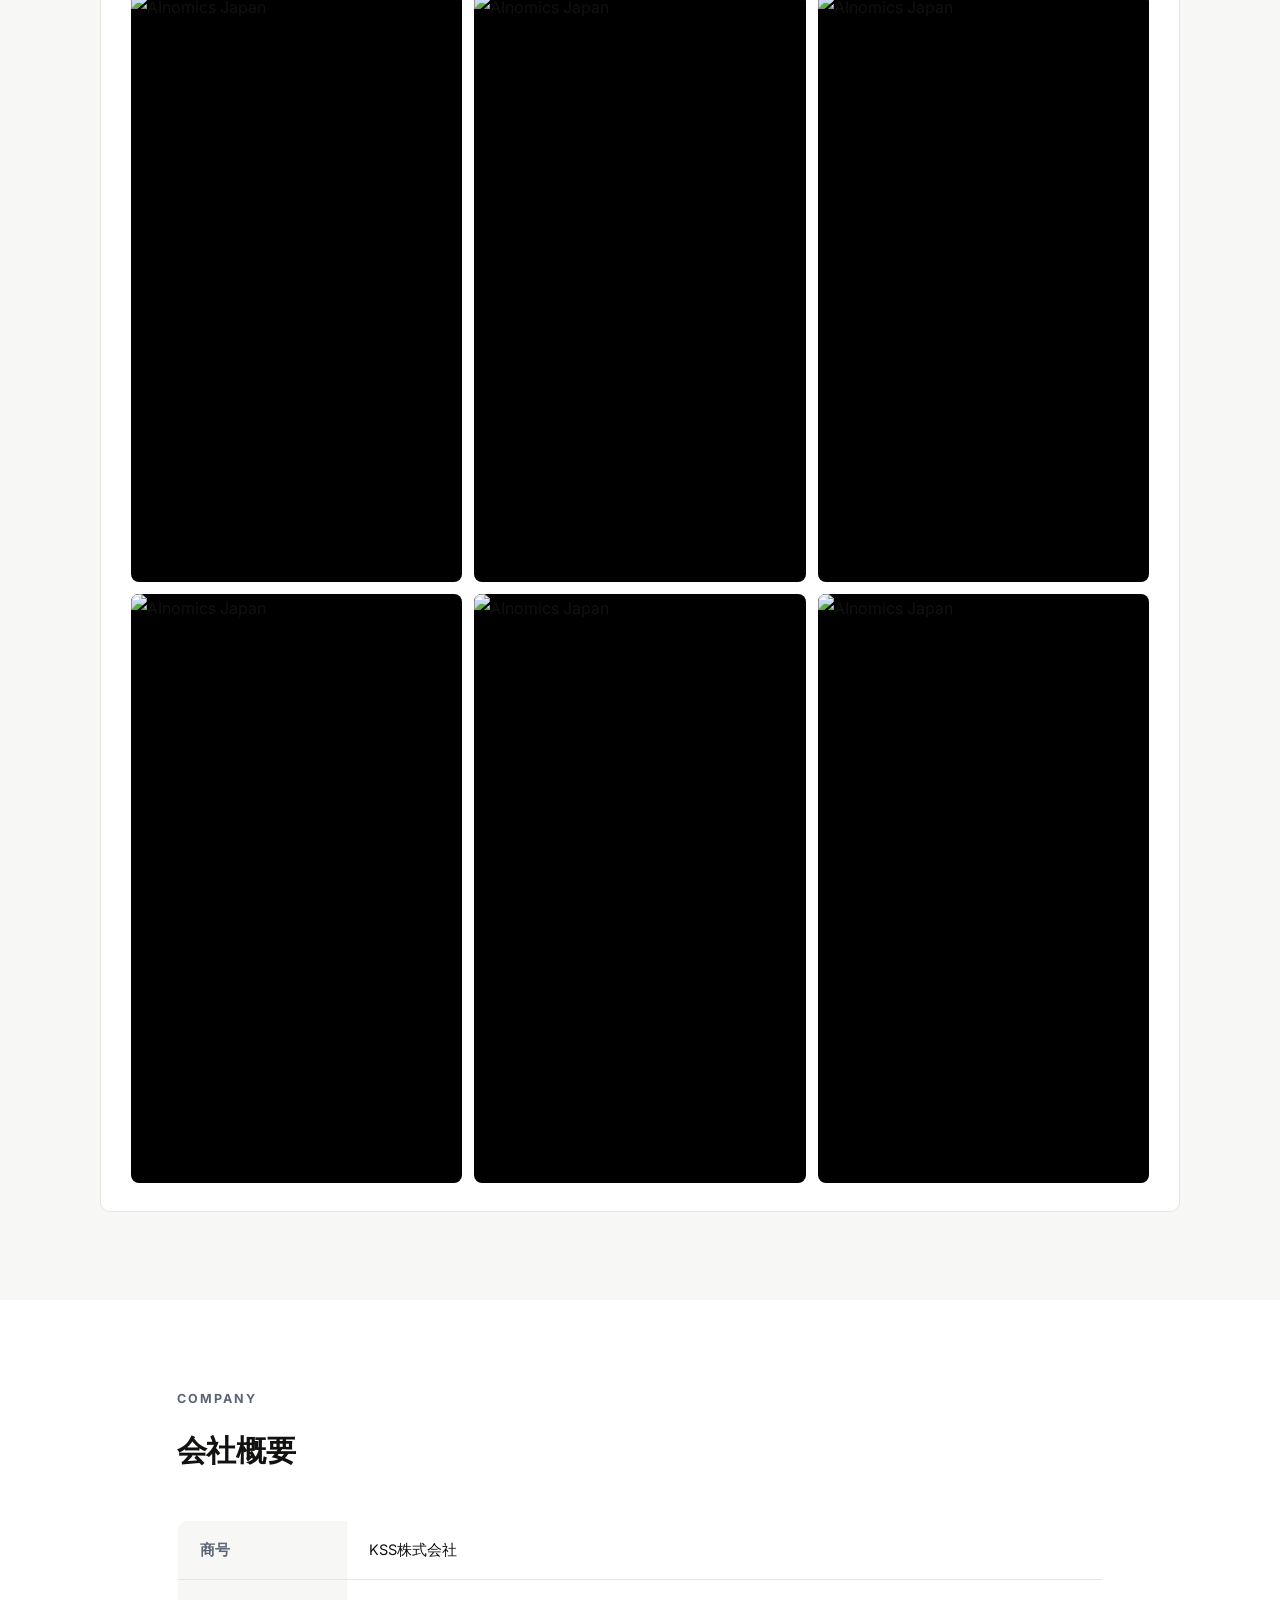
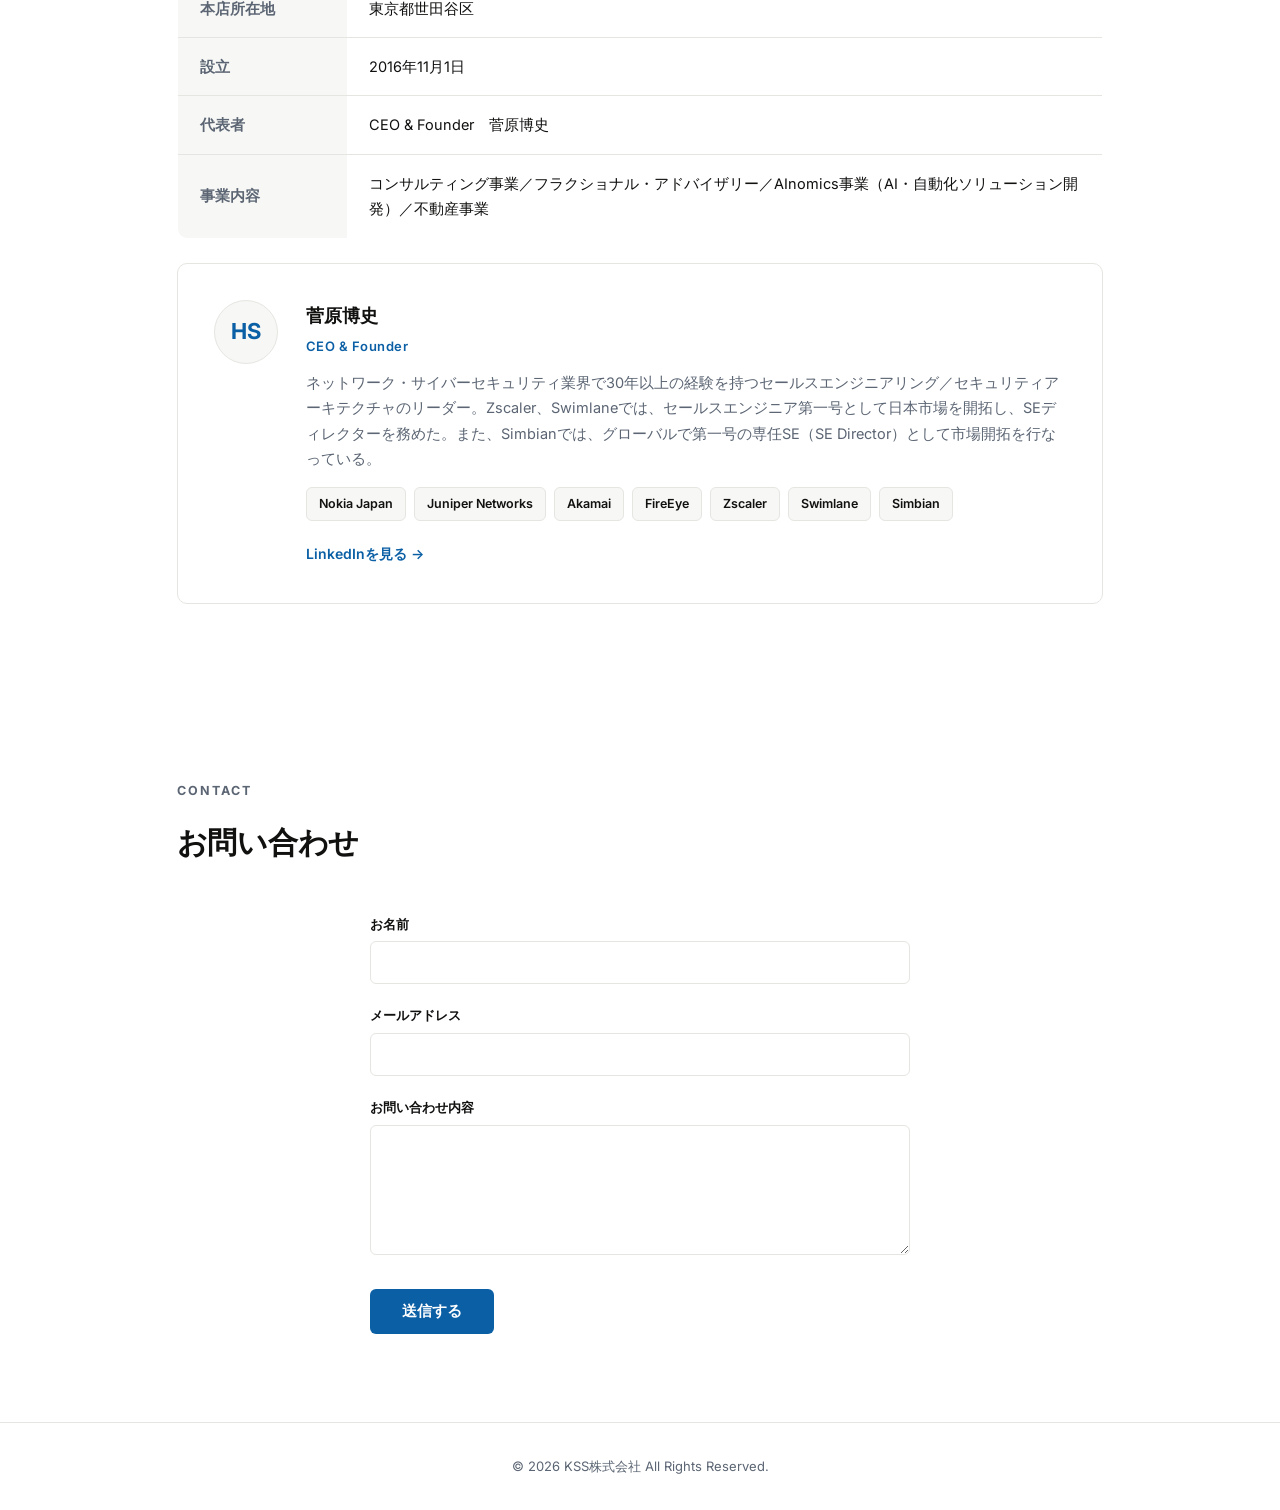
==== commit 1e0b7e64: "Add Fractional Advisory service (JA/EN) Co-Authored-By: Claude Opus 5.5 <noreply@anthropic.com>" ====
--- a/index.html
+++ b/index.html
@@ -44,6 +44,13 @@
       </div>
       <h3>コンサルティング事業</h3>
       <p>サイバーセキュリティ分野を中心としたグローバルテクノロジーベンダーの日本市場立ち上げを支援。パートナー戦略、プリセールス体制構築、商習慣に合わせたGo-to-Market設計まで一貫して対応します。</p>
+    </div>
+    <div class="card fade-in">
+      <div class="card-icon">
+        <svg viewBox="0 0 24 24" fill="none" stroke-width="2" stroke-linecap="round" stroke-linejoin="round"><circle cx="12" cy="12" r="10"/><path d="M12 6v6l4 2"/></svg>
+      </div>
+      <h3>フラクショナル・アドバイザリー</h3>
+      <p>日本市場に参入するグローバルなセキュリティ・AIベンダー向けに、Go-to-Market設計、パートナー戦略、プリセールス組織のリーダーシップをフラクショナル形式（週1〜2日・フルリモート）で提供します。ご契約はKSS株式会社を通じて承ります。</p>
     </div>
     <div class="card fade-in">
       <div class="card-icon">
@@ -106,7 +113,7 @@
     <tr><th>本店所在地</th><td>東京都世田谷区</td></tr>
     <tr><th>設立</th><td>2016年11月1日</td></tr>
     <tr><th>代表者</th><td>CEO &amp; Founder　菅原博史</td></tr>
-    <tr><th>事業内容</th><td>コンサルティング事業／AInomics事業（AI・自動化ソリューション開発）／不動産事業</td></tr>
+    <tr><th>事業内容</th><td>コンサルティング事業／フラクショナル・アドバイザリー／AInomics事業（AI・自動化ソリューション開発）／不動産事業</td></tr>
   </table>
 
   <div class="founder-card fade-in">
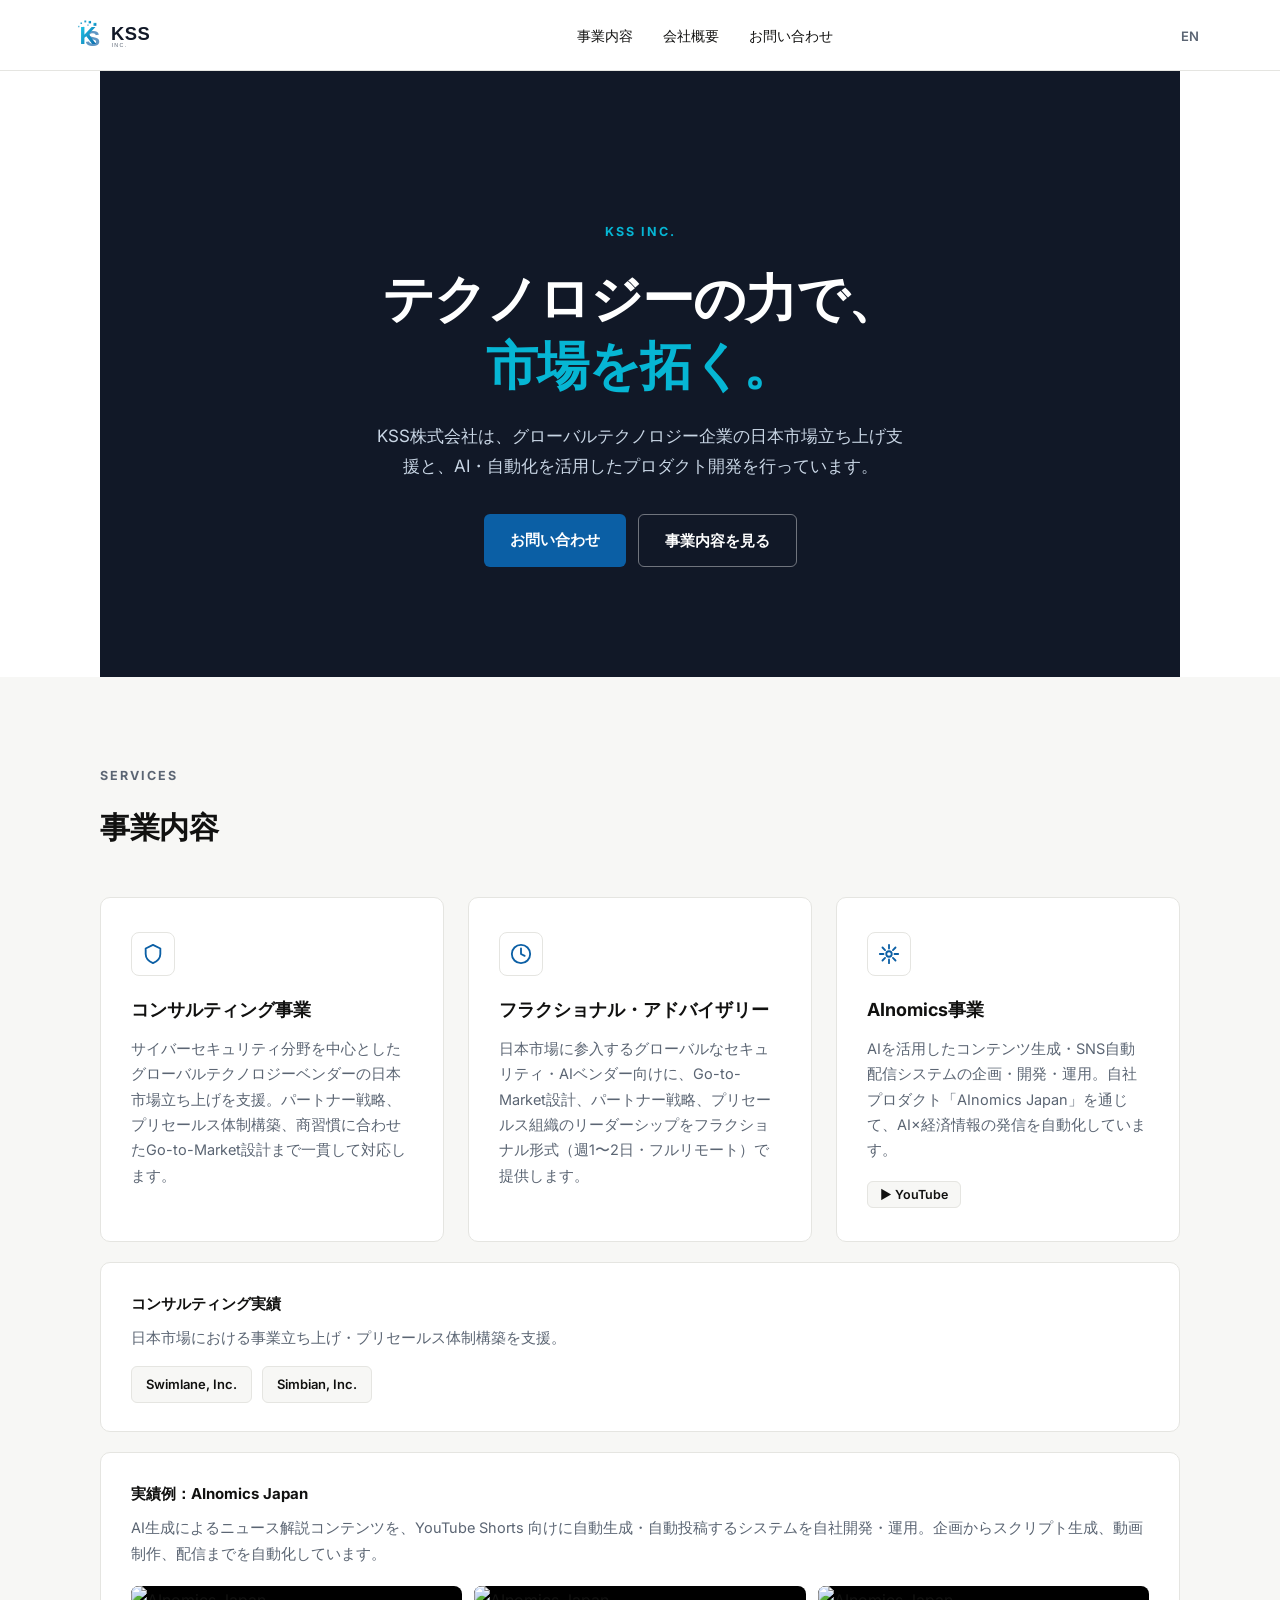
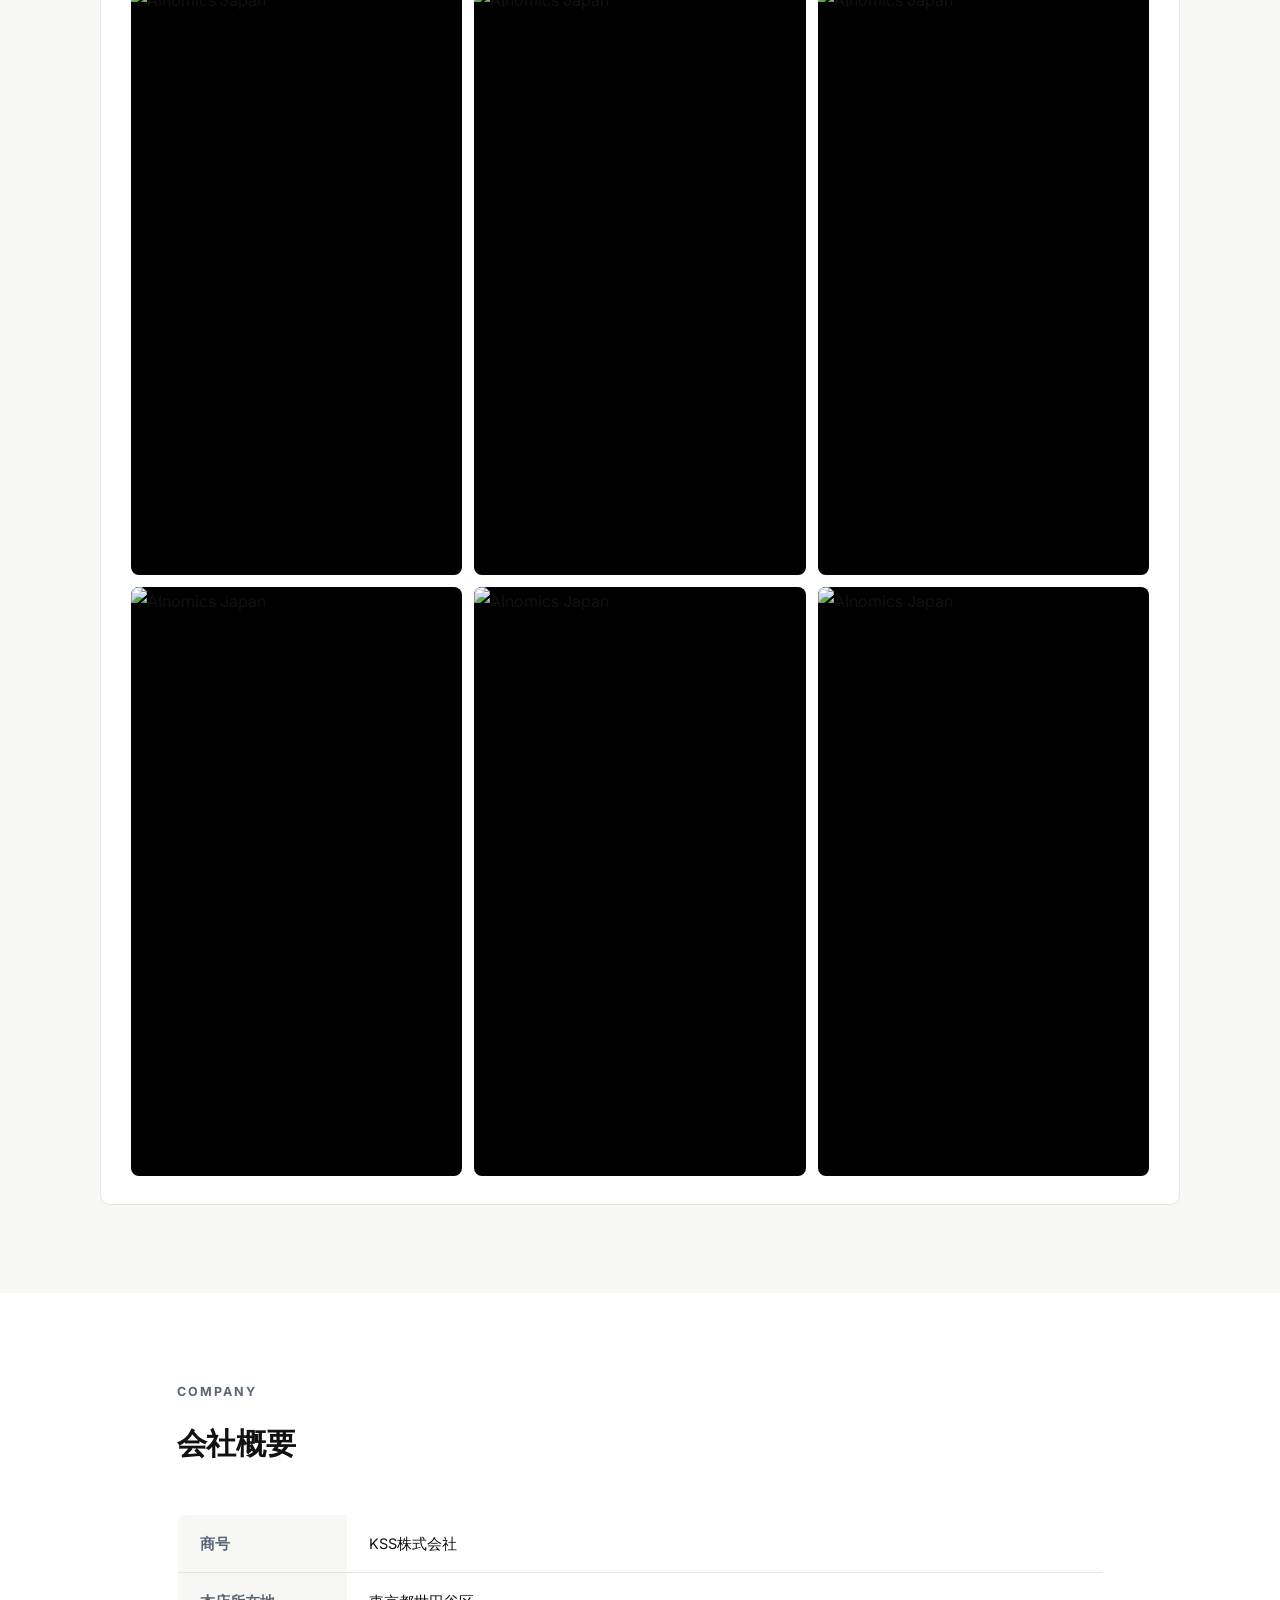
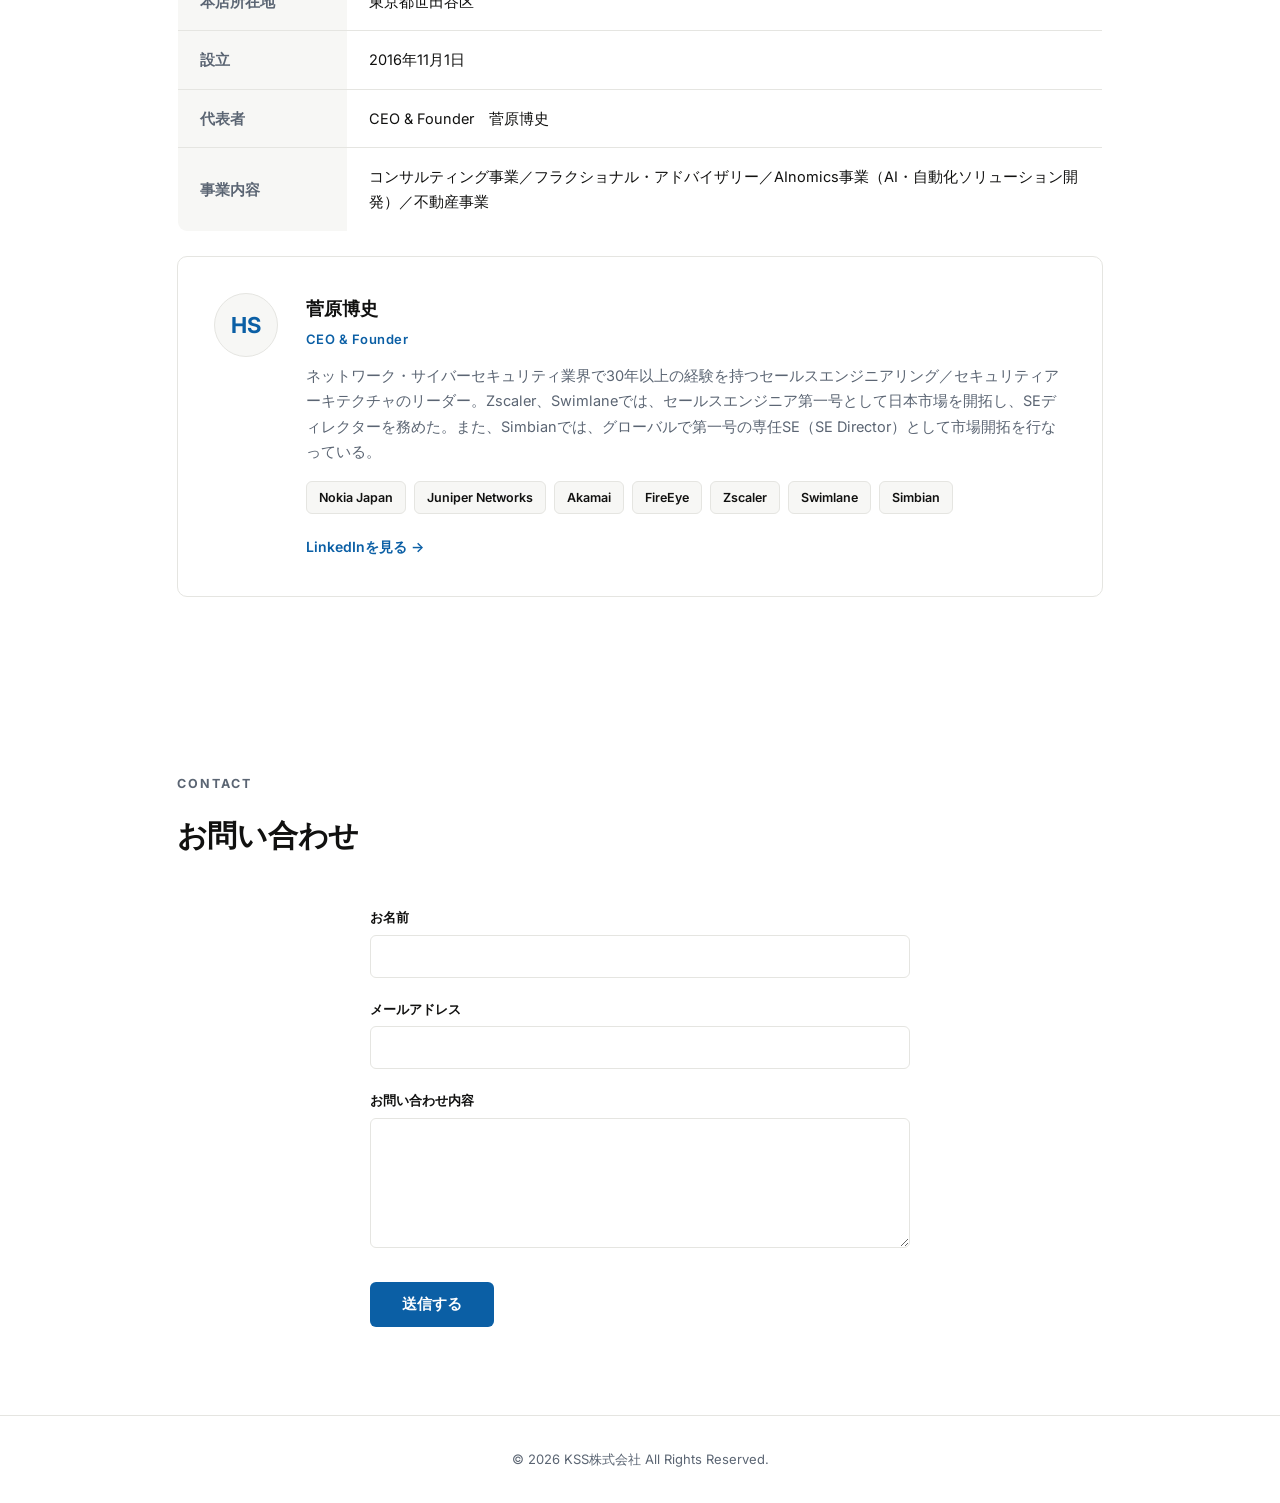
==== commit 04cb2a70: "Refresh AInomics Shorts grid; drop redundant KSS contracting line (JA/EN) Co-Authored-By: Claude Opu" ====
--- a/index.html
+++ b/index.html
@@ -50,7 +50,7 @@
         <svg viewBox="0 0 24 24" fill="none" stroke-width="2" stroke-linecap="round" stroke-linejoin="round"><circle cx="12" cy="12" r="10"/><path d="M12 6v6l4 2"/></svg>
       </div>
       <h3>フラクショナル・アドバイザリー</h3>
-      <p>日本市場に参入するグローバルなセキュリティ・AIベンダー向けに、Go-to-Market設計、パートナー戦略、プリセールス組織のリーダーシップをフラクショナル形式（週1〜2日・フルリモート）で提供します。ご契約はKSS株式会社を通じて承ります。</p>
+      <p>日本市場に参入するグローバルなセキュリティ・AIベンダー向けに、Go-to-Market設計、パートナー戦略、プリセールス組織のリーダーシップをフラクショナル形式（週1〜2日・フルリモート）で提供します。</p>
     </div>
     <div class="card fade-in">
       <div class="card-icon">
@@ -77,28 +77,28 @@
     <h4>実績例：AInomics Japan</h4>
     <p>AI生成によるニュース解説コンテンツを、YouTube Shorts 向けに自動生成・自動投稿するシステムを自社開発・運用。企画からスクリプト生成、動画制作、配信までを自動化しています。</p>
     <div class="yt-grid">
-      <a href="https://www.youtube.com/shorts/vjFo9Z_-2EU" target="_blank" rel="noopener" class="yt-thumb">
-        <img src="https://i.ytimg.com/vi/vjFo9Z_-2EU/hqdefault.jpg" alt="AInomics Japan">
+      <a href="https://www.youtube.com/shorts/tttKU4QmuBI" target="_blank" rel="noopener" class="yt-thumb">
+        <img src="https://i.ytimg.com/vi/tttKU4QmuBI/hqdefault.jpg" alt="AInomics Japan">
         <div class="yt-play">▶</div>
       </a>
-      <a href="https://www.youtube.com/shorts/1R9UhiXGObY" target="_blank" rel="noopener" class="yt-thumb">
-        <img src="https://i.ytimg.com/vi/1R9UhiXGObY/hqdefault.jpg" alt="AInomics Japan">
+      <a href="https://www.youtube.com/shorts/Kws-Mw0_Z8c" target="_blank" rel="noopener" class="yt-thumb">
+        <img src="https://i.ytimg.com/vi/Kws-Mw0_Z8c/hqdefault.jpg" alt="AInomics Japan">
         <div class="yt-play">▶</div>
       </a>
-      <a href="https://www.youtube.com/shorts/b6C5P2IC404" target="_blank" rel="noopener" class="yt-thumb">
-        <img src="https://i.ytimg.com/vi/b6C5P2IC404/hqdefault.jpg" alt="AInomics Japan">
+      <a href="https://www.youtube.com/shorts/4R8eQ6Jdn1g" target="_blank" rel="noopener" class="yt-thumb">
+        <img src="https://i.ytimg.com/vi/4R8eQ6Jdn1g/hqdefault.jpg" alt="AInomics Japan">
         <div class="yt-play">▶</div>
       </a>
-      <a href="https://www.youtube.com/shorts/yHp5CB8b4RY" target="_blank" rel="noopener" class="yt-thumb">
-        <img src="https://i.ytimg.com/vi/yHp5CB8b4RY/hqdefault.jpg" alt="AInomics Japan">
+      <a href="https://www.youtube.com/shorts/dMHhLjuI3NQ" target="_blank" rel="noopener" class="yt-thumb">
+        <img src="https://i.ytimg.com/vi/dMHhLjuI3NQ/hqdefault.jpg" alt="AInomics Japan">
         <div class="yt-play">▶</div>
       </a>
-      <a href="https://www.youtube.com/shorts/4WbaLvIeA5A" target="_blank" rel="noopener" class="yt-thumb">
-        <img src="https://i.ytimg.com/vi/4WbaLvIeA5A/hqdefault.jpg" alt="AInomics Japan">
+      <a href="https://www.youtube.com/shorts/zxVohMKPpMg" target="_blank" rel="noopener" class="yt-thumb">
+        <img src="https://i.ytimg.com/vi/zxVohMKPpMg/hqdefault.jpg" alt="AInomics Japan">
         <div class="yt-play">▶</div>
       </a>
-      <a href="https://www.youtube.com/shorts/na2ljrsx4ww" target="_blank" rel="noopener" class="yt-thumb">
-        <img src="https://i.ytimg.com/vi/na2ljrsx4ww/hqdefault.jpg" alt="AInomics Japan">
+      <a href="https://www.youtube.com/shorts/VXkye7G9wPo" target="_blank" rel="noopener" class="yt-thumb">
+        <img src="https://i.ytimg.com/vi/VXkye7G9wPo/hqdefault.jpg" alt="AInomics Japan">
         <div class="yt-play">▶</div>
       </a>
     </div>
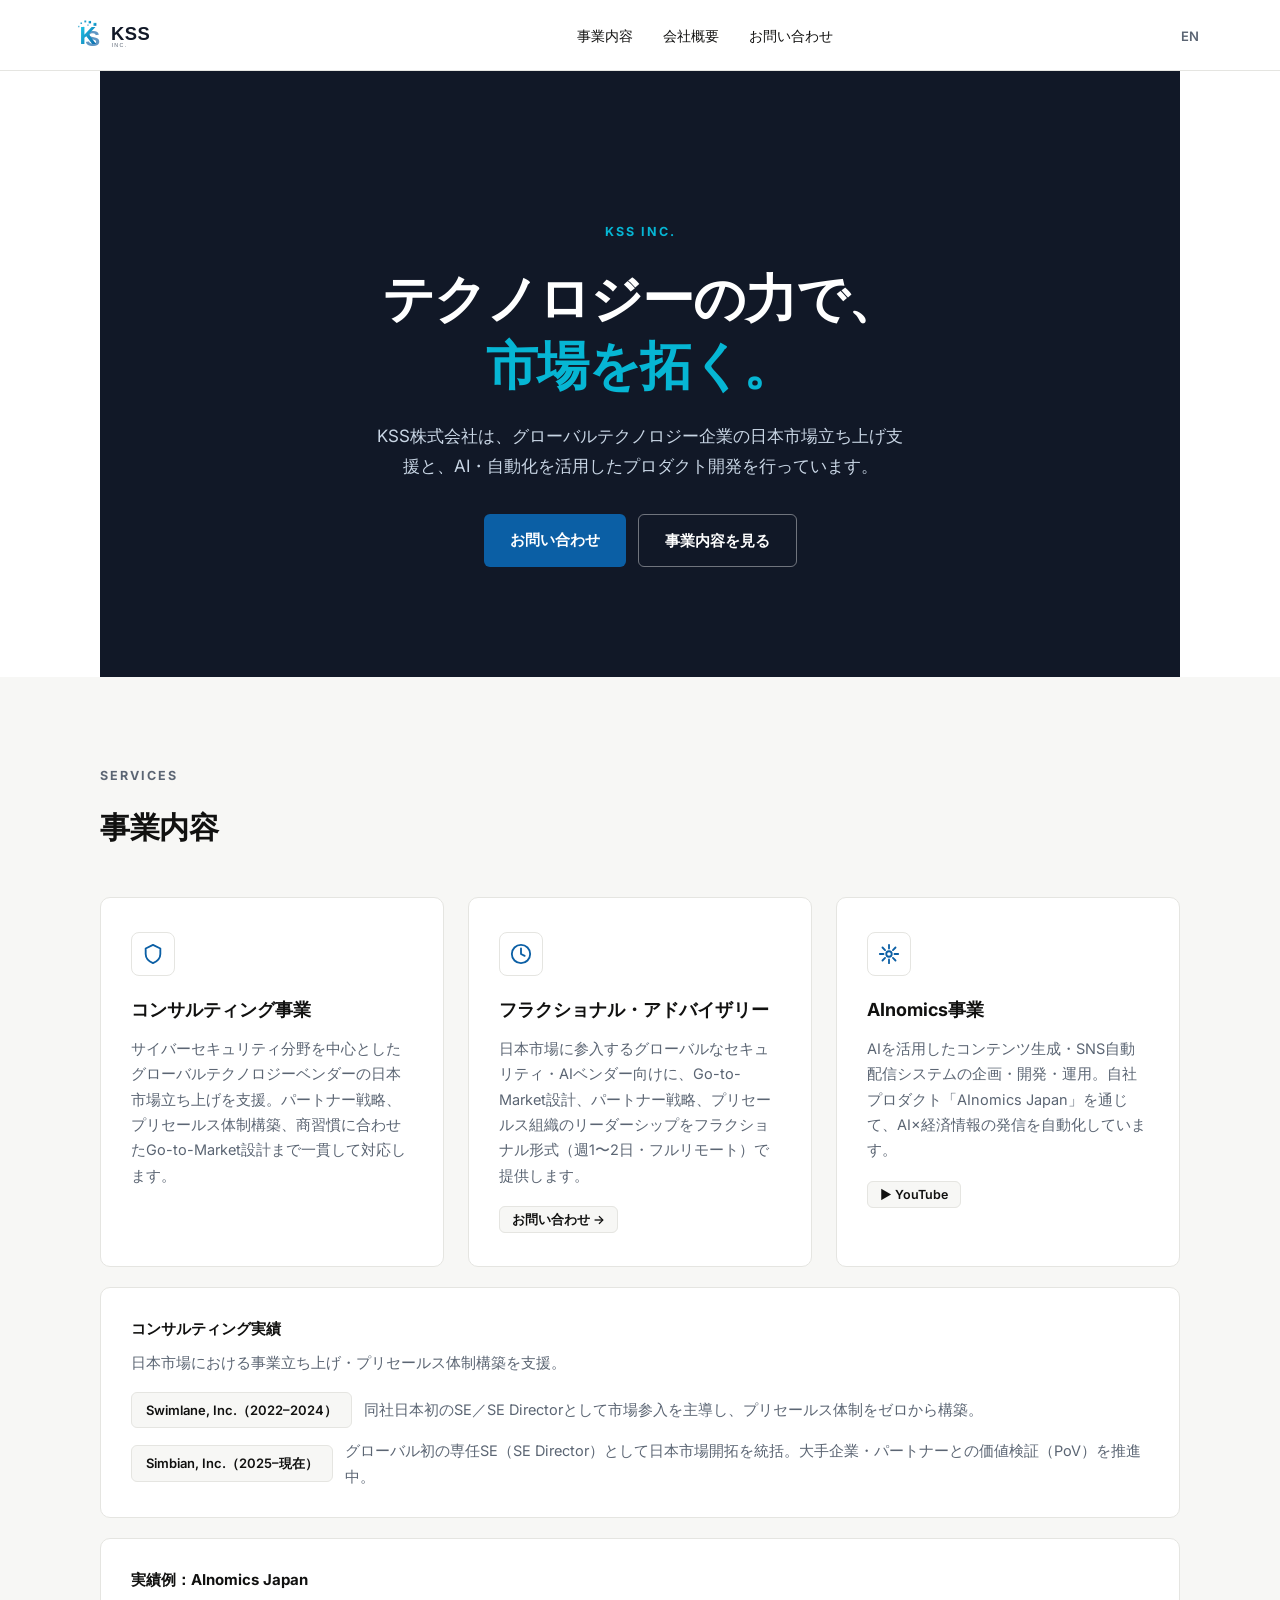
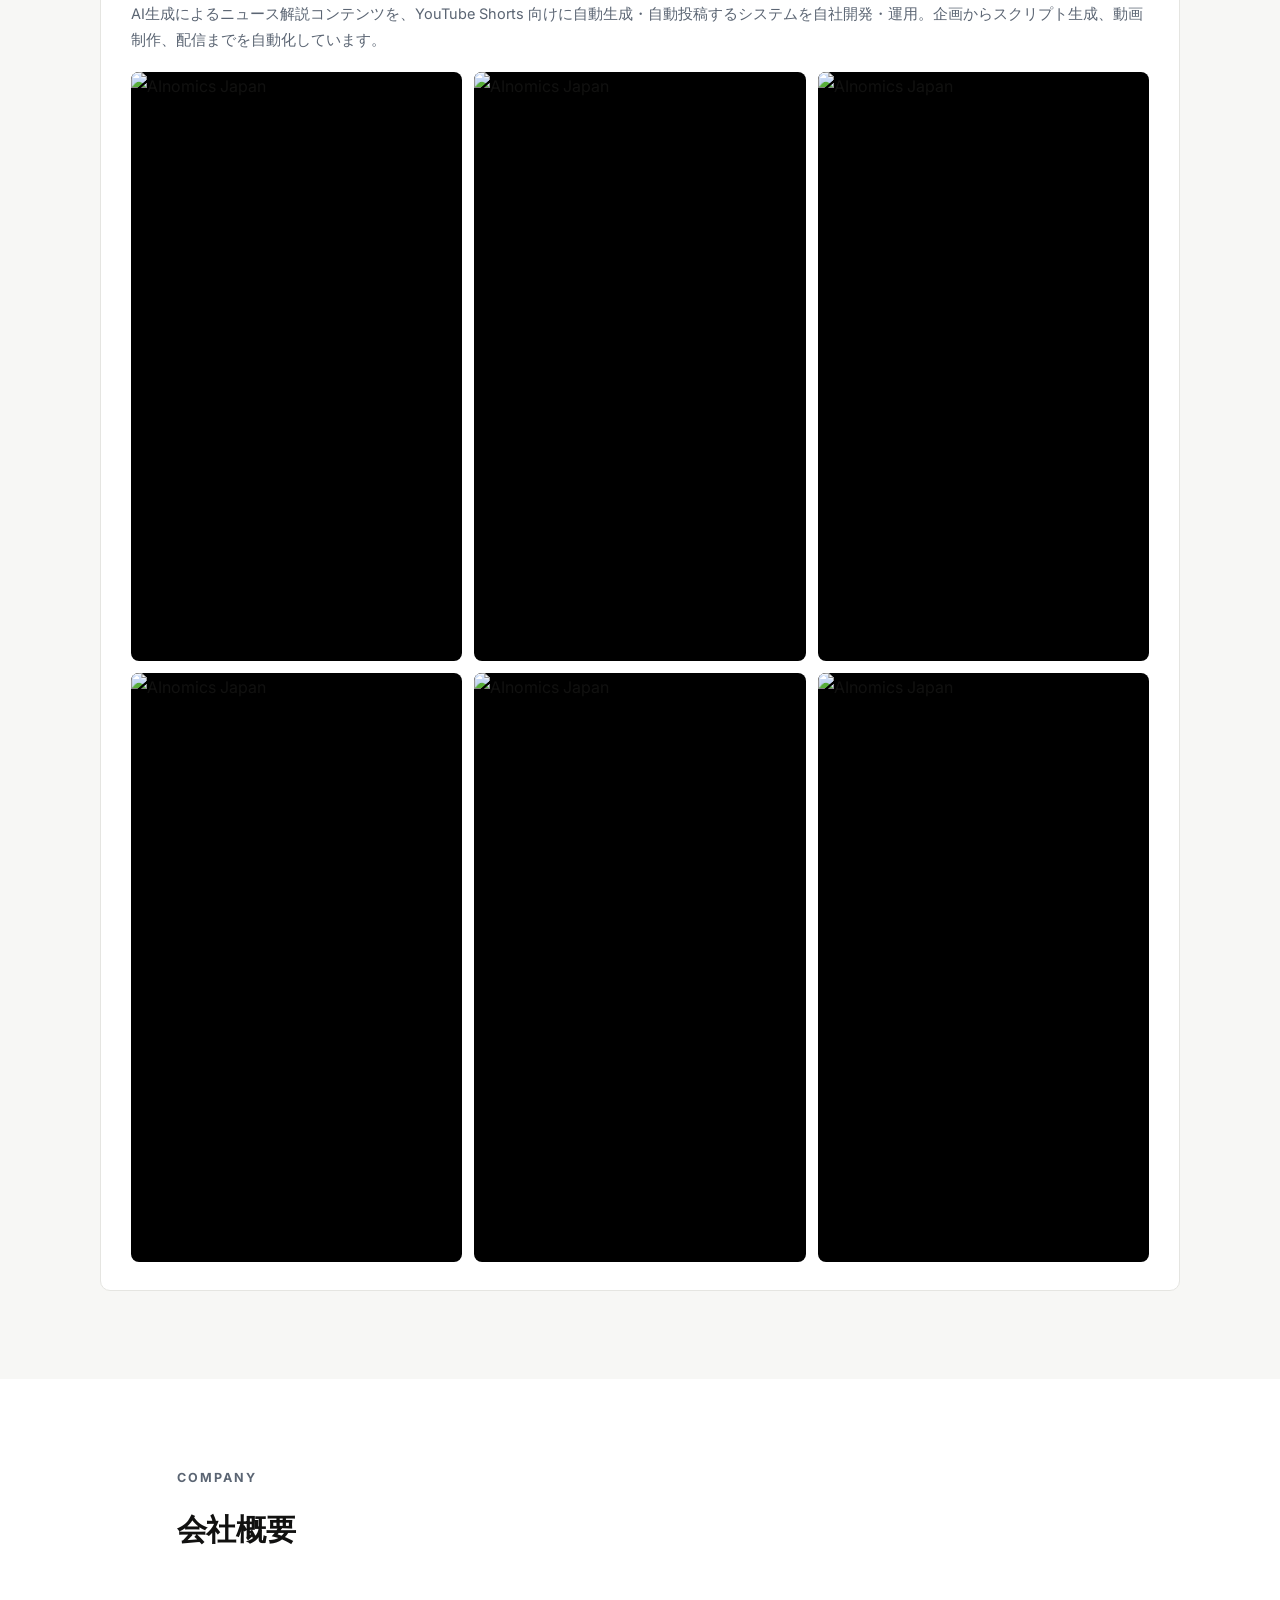
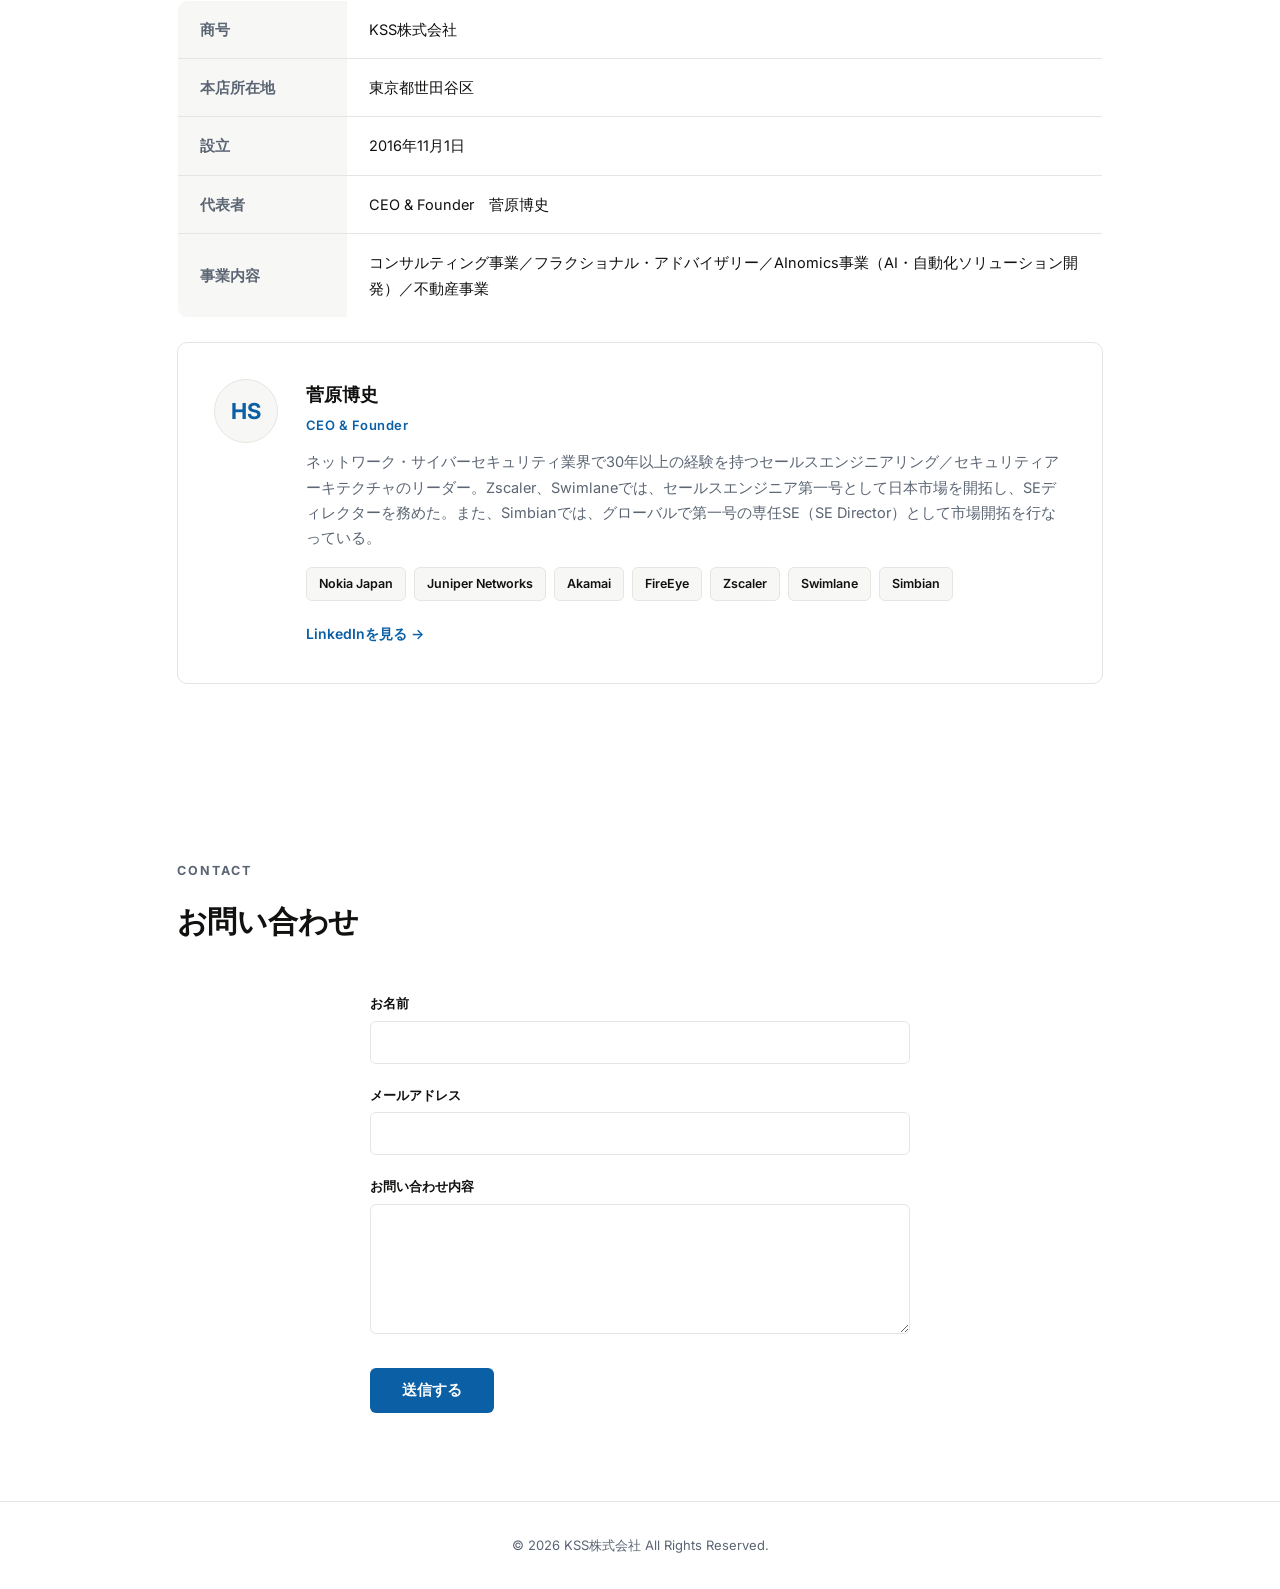
==== commit 03546a62: "Add track record details, contact link, title fix; drop Real Estate from EN Co-Authored-By: Claude O" ====
--- a/index.html
+++ b/index.html
@@ -3,7 +3,7 @@
 <head>
 <meta charset="UTF-8">
 <meta name="viewport" content="width=device-width, initial-scale=1.0">
-<title>KSS株式会社 | コンサルティング・AI/Webソリューション</title>
+<title>KSS株式会社 | コンサルティング・AIソリューション</title>
 <meta name="description" content="KSS株式会社は、グローバルテクノロジー企業の日本市場立ち上げ支援とAI・SNS自動化ツール開発を行う会社です。">
 <link rel="icon" href="assets/img/favicon.svg" type="image/svg+xml">
 <link rel="stylesheet" href="assets/css/style.css">
@@ -51,6 +51,9 @@
       </div>
       <h3>フラクショナル・アドバイザリー</h3>
       <p>日本市場に参入するグローバルなセキュリティ・AIベンダー向けに、Go-to-Market設計、パートナー戦略、プリセールス組織のリーダーシップをフラクショナル形式（週1〜2日・フルリモート）で提供します。</p>
+      <div class="founder-chips" style="margin-top:16px;margin-bottom:0;">
+        <a href="#contact"><span>お問い合わせ →</span></a>
+      </div>
     </div>
     <div class="card fade-in">
       <div class="card-icon">
@@ -67,10 +70,10 @@
   <div class="case-study fade-in">
     <h4>コンサルティング実績</h4>
     <p>日本市場における事業立ち上げ・プリセールス体制構築を支援。</p>
-    <div class="client-badges">
-      <span>Swimlane, Inc.</span>
-      <span>Simbian, Inc.</span>
-    </div>
+    <ul class="client-results">
+      <li><span>Swimlane, Inc.（2022–2024）</span><p>同社日本初のSE／SE Directorとして市場参入を主導し、プリセールス体制をゼロから構築。</p></li>
+      <li><span>Simbian, Inc.（2025–現在）</span><p>グローバル初の専任SE（SE Director）として日本市場開拓を統括。大手企業・パートナーとの価値検証（PoV）を推進中。</p></li>
+    </ul>
   </div>
 
   <div class="case-study fade-in">
--- a/assets/css/style.css
+++ b/assets/css/style.css
@@ -202,6 +202,20 @@
   color: var(--ink);
 }
 
+.client-results { list-style: none; margin-top: 16px; display: grid; gap: 10px; }
+.client-results li { display: flex; align-items: center; gap: 12px; flex-wrap: wrap; }
+.client-results span {
+  background: var(--gray-bg);
+  border: 1px solid var(--border);
+  border-radius: 6px;
+  padding: 6px 14px;
+  font-weight: 600;
+  font-size: 13px;
+  color: var(--ink);
+  white-space: nowrap;
+}
+.client-results p { flex: 1; min-width: 220px; }
+
 /* Founder card */
 .founder-card {
   margin-top: 24px;
